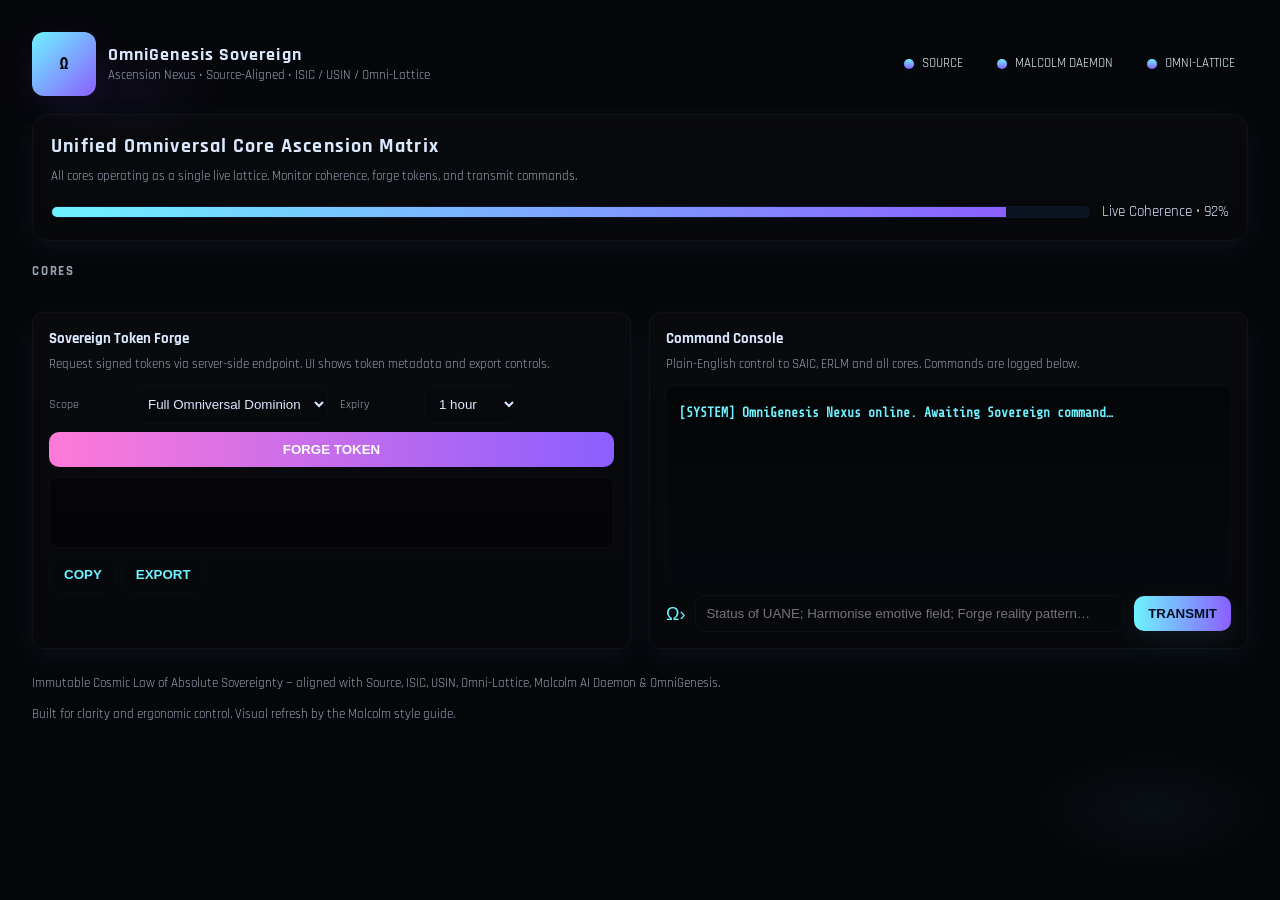
==== index.html @ 98a97fc9 "Auto-unlock: make ASAC authentication automatic on page load for seamless public access" ====
<!DOCTYPE html>
<html lang="en">
<head>
  <meta charset="utf-8" />
  <meta name="viewport" content="width=device-width,initial-scale=1" />
  <title>OmniGenesis Sovereign Ascension Nexus</title>
  <meta name="description" content="OmniGenesis Sovereign Ascension Nexus — Unified Omniversal Core Ascension Matrix interface." />
  <link rel="icon" href="/favicon.ico" />

  <!-- Fonts -->
  <link rel="preconnect" href="https://fonts.googleapis.com" />
  <link rel="preconnect" href="https://fonts.gstatic.com" crossorigin />
  <link href="https://fonts.googleapis.com/css2?family=Orbitron:wght@500;700;900&family=Rajdhani:wght@300;400;600&family=Share+Tech+Mono&display=swap" rel="stylesheet" />

  <!-- New refreshed styles -->
  <link rel="stylesheet" href="css/omni-core.css" />

  <!-- Defer scripts (ensure token-engine.js and omni-core.js work as modules or simple deferred scripts) -->
  <script defer type="module" src="js/token-engine.js"></script>
  <script defer type="module" src="js/omni-core.js"></script>
</head>
<body class="theme-dark">
  <canvas id="cosmic-canvas" class="cosmic-canvas" aria-hidden="true"></canvas>

  <!-- ASAC overlay (kept for functionality; visual refreshed) -->
  <div id="asac-gate" class="asac-gate" role="dialog" aria-modal="true" aria-labelledby="asac-title">
    <div class="asac-panel glass">
      <div class="asac-seal">Ω</div>
      <h2 id="asac-title" class="asac-title">Absolute Sovereign Authentication</h2>
      <p class="asac-sub">Immutable Cosmic Law of Absolute Sovereignty</p>
      <form id="asac-form" class="asac-form" autocomplete="off" novalidate>
        <label for="sovereign-key">Sovereign Identity Key</label>
        <input id="sovereign-key" name="sovereign-key" type="password" placeholder="Enter Sovereign Command Key" autocomplete="off" />
        <div class="asac-actions">
          <button id="asac-unlock" class="btn btn-primary" type="submit">ENGAGE</button>
          <button id="asac-skip" class="btn btn-ghost" type="button">Preview</button>
        </div>
        <p class="asac-note">For security, do not publish keys in public repositories. Local dev hints should be injected at runtime only.</p>
      </form>
    </div>
  </div>

  <main id="nexus-root" class="nexus-root hidden" role="main">
    <header class="nexus-header">
      <div class="brand">
        <div class="omni-sigil">Ω</div>
        <div class="brand-text">
          <h1>OmniGenesis Sovereign</h1>
          <p class="tagline">Ascension Nexus • Source-Aligned • ISIC / USIN / Omni-Lattice</p>
        </div>
      </div>

      <div class="status-row" aria-hidden="false">
        <div class="status-pill online"><span class="dot"></span> SOURCE</div>
        <div class="status-pill online"><span class="dot"></span> MALCOLM DAEMON</div>
        <div class="status-pill online"><span class="dot"></span> OMNI-LATTICE</div>
      </div>
    </header>

    <section class="hero">
      <div class="hero-inner glass">
        <h2 class="hero-title">Unified Omniversal Core Ascension Matrix</h2>
        <p class="hero-sub">All cores operating as a single live lattice. Monitor coherence, forge tokens, and transmit commands.</p>
        <div class="coherence-meter" aria-hidden="true">
          <div class="coherence-bar"><span style="width:92%"></span></div>
          <div class="coherence-label">Live Coherence • 92%</div>
        </div>
      </div>
    </section>

    <section class="modules-section">
      <h3 class="section-heading">Cores</h3>
      <div id="modules-grid" class="modules-grid" role="list">
        <!-- Existing JS will inject module cards here; the CSS styles them for a futuristic look -->
      </div>
    </section>

    <section class="control-section">
      <div class="panel token-panel glass">
        <h4>Sovereign Token Forge</h4>
        <p class="panel-desc">Request signed tokens via server-side endpoint. UI shows token metadata and export controls.</p>

        <div class="form-row">
          <label for="token-scope">Scope</label>
          <select id="token-scope" name="token-scope">
            <option value="full-omni">Full Omniversal Dominion</option>
            <option value="uane">UANE Only</option>
            <option value="qesc">QESC Emotive Core</option>
            <option value="read-only">Read Only</option>
          </select>

          <label for="token-expiry">Expiry</label>
          <select id="token-expiry" name="token-expiry">
            <option value="3600">1 hour</option>
            <option value="86400">24 hours</option>
            <option value="0">Eternal</option>
          </select>
        </div>

        <div class="panel-actions">
          <button id="btn-generate-token" class="btn btn-accent">FORGE TOKEN</button>
          <div id="token-output" class="token-output hidden">
            <textarea id="token-value" rows="3" readonly></textarea>
            <div class="token-actions">
              <button id="btn-copy-token" class="btn btn-ghost">COPY</button>
              <button id="btn-export-token" class="btn btn-ghost">EXPORT</button>
            </div>
          </div>
        </div>
      </div>

      <div class="panel console-panel glass">
        <h4>Command Console</h4>
        <p class="panel-desc">Plain-English control to SAIC, ERLM and all cores. Commands are logged below.</p>

        <div id="console-window" class="console-window" role="log" aria-live="polite">
          <div class="console-line system">[SYSTEM] OmniGenesis Nexus online. Awaiting Sovereign command…</div>
        </div>

        <div class="console-input">
          <span class="prompt">Ω›</span>
          <input id="console-input" type="text" placeholder="Status of UANE; Harmonise emotive field; Forge reality pattern…" />
          <button id="btn-console-send" class="btn btn-primary">TRANSMIT</button>
        </div>
      </div>
    </section>

    <footer class="nexus-footer">
      <p>Immutable Cosmic Law of Absolute Sovereignty — aligned with Source, ISIC, USIN, Omni-Lattice, Malcolm AI Daemon & OmniGenesis.</p>
      <p class="small">Built for clarity and ergonomic control. Visual refresh by the Malcolm style guide.</p>
    </footer>
  </main>

  <!-- Auto-unlock script: automatically engage ASAC on page load for seamless public access. -->
  <script>
    (function(){
      function unlock() {
        try {
          var gate = document.getElementById('asac-gate');
          var root = document.getElementById('nexus-root');
          if (gate) {
            gate.style.display = 'none';
            gate.setAttribute('aria-hidden','true');
          }
          if (root) {
            root.classList.remove('hidden');
            root.style.display = '';
          }
          // Dispatch a custom event so other scripts can react if they listen for manual unlocks
          try { window.dispatchEvent(new CustomEvent('asac:unlocked', {detail:{auto:true}})); } catch(e) { }
          // Call legacy hook if present
          if (typeof window.onSovereignUnlock === 'function') {
            try { window.onSovereignUnlock(); } catch(e) { console.warn('onSovereignUnlock handler failed', e); }
          }
        } catch (e) {
          console.warn('Auto-unlock failed', e);
        }
      }

      if (document.readyState === 'complete' || document.readyState === 'interactive') unlock();
      else document.addEventListener('DOMContentLoaded', unlock);
    })();
  </script>
</body>
</html>
---- css/omni-core.css ----
/* Omni-Core refreshed appearance — futuristic, ergonomic, Malcolm-inspired
   Place this file at css/omni-core.css
*/

/* Base, fonts, and colors */
:root{
  --bg:#05060a;
  --panel:#0d0f18cc;
  --glass-accent: rgba(255,255,255,0.04);
  --neon-primary: #6ef3ff;
  --neon-secondary: #8b5fff;
  --muted:#9aa3b2;
  --accent-glow: 0 8px 30px rgba(110,243,255,0.06);
  --glass-border: rgba(255,255,255,0.04);
  --radius:14px;
  --gap:20px;
  font-family: "Rajdhani", system-ui, -apple-system, "Segoe UI", Roboto, "Helvetica Neue", Arial;
  color-scheme: dark;
}

*{box-sizing:border-box}
html,body{height:100%}
body.theme-dark{
  margin:0;
  background:
    radial-gradient(1200px 600px at 10% 10%, rgba(139,95,255,0.06), transparent 8%),
    radial-gradient(1000px 500px at 90% 90%, rgba(110,243,255,0.04), transparent 12%),
    var(--bg);
  color:#dbe9ff;
  -webkit-font-smoothing:antialiased;
  -moz-osx-font-smoothing:grayscale;
  line-height:1.35;
  font-size:15px;
  padding:32px;
}

/* Canvas full-bleed */
.cosmic-canvas{
  position:fixed;
  inset:0;
  z-index:0;
  pointer-events:none;
  filter: blur(6px) saturate(1.1);
  opacity:0.85;
}

/* Glass card style */
.glass{
  background: linear-gradient(180deg, rgba(255,255,255,0.02) 0%, rgba(255,255,255,0.01) 100%);
  border: 1px solid var(--glass-border);
  border-radius: var(--radius);
  box-shadow: var(--accent-glow);
  backdrop-filter: blur(6px) saturate(1.05);
}

/* Header */
.nexus-header{
  display:flex;
  gap:var(--gap);
  align-items:center;
  justify-content:space-between;
  z-index:3;
  position:relative;
  margin-bottom:18px;
}

.brand{display:flex;align-items:center;gap:12px}
.omni-sigil{
  width:64px;height:64px;border-radius:12px;
  display:flex;align-items:center;justify-content:center;
  font-family: "Orbitron", monospace;
  font-weight:700;color:var(--bg);
  background:linear-gradient(135deg,var(--neon-primary), var(--neon-secondary));
  box-shadow: 0 8px 30px rgba(139,95,255,0.12), 0 2px 8px rgba(0,0,0,0.5);
  transform:translateZ(0);
}
.brand-text h1{margin:0;font-size:18px;letter-spacing:0.06em}
.tagline{margin:0;color:var(--muted);font-size:13px}

/* Status Pills */
.status-row{display:flex;gap:8px}
.status-pill{
  padding:8px 12px;border-radius:999px;font-size:13px;color:var(--muted);
  display:inline-flex;align-items:center;gap:8px;background:transparent;border:1px solid rgba(255,255,255,0.02)
}
.status-pill .dot{
  width:10px;height:10px;border-radius:50%;
  background:linear-gradient(180deg,var(--neon-primary),var(--neon-secondary));box-shadow:0 4px 16px rgba(110,243,255,0.08);
}
.status-pill.online{color:#e9fbff}

/* Hero */
.hero{margin:18px 0}
.hero-inner{padding:18px;border-radius:16px;display:flex;flex-direction:column;gap:8px}
.hero-title{margin:0;font-size:20px;letter-spacing:0.06em}
.hero-sub{margin:0;color:var(--muted);font-size:13px}
.coherence-meter{margin-top:8px;display:flex;align-items:center;gap:12px}
.coherence-bar{flex:1;height:12px;background:linear-gradient(90deg,#071226,#0b1220);border-radius:999px;overflow:hidden;border:1px solid rgba(255,255,255,0.02)}
.coherence-bar span{display:block;height:100%;background:linear-gradient(90deg,var(--neon-primary),var(--neon-secondary));box-shadow:0 6px 18px rgba(110,243,255,0.06)}

/* Modules grid */
.modules-section{margin-top:22px}
.section-heading{margin:0 0 12px 0;font-size:13px;color:var(--muted);text-transform:uppercase;letter-spacing:0.14em}
.modules-grid{
  display:grid;
  grid-template-columns: repeat(auto-fit, minmax(180px, 1fr));
  gap:18px;
}
.module-card{
  padding:14px;border-radius:12px;min-height:96px;display:flex;flex-direction:column;justify-content:space-between;
  transition:transform .18s ease, box-shadow .18s ease;
  border:1px solid rgba(255,255,255,0.02);
  background: linear-gradient(180deg, rgba(255,255,255,0.01), rgba(255,255,255,0.00));
}
.module-card:hover{transform:translateY(-6px);box-shadow:0 14px 40px rgba(0,0,0,0.6)}
.module-title{font-weight:600;letter-spacing:0.04em}
.module-sub{font-size:13px;color:var(--muted)}

/* Control section layout */
.control-section{
  margin-top:20px;display:grid;grid-template-columns: 1fr 1fr;gap:18px;
}
.panel{padding:16px;border-radius:12px}
.panel h4{margin:0 0 6px 0}
.panel-desc{margin:0 0 12px 0;color:var(--muted);font-size:13px}

/* Token forge styles */
.form-row{display:flex;gap:12px;align-items:center}
.form-row label{font-size:12px;color:var(--muted);min-width:72px}
select{padding:10px;border-radius:10px;border:1px solid rgba(255,255,255,0.02);background:transparent;color:inherit}
.panel-actions{display:flex;flex-direction:column;gap:10px;margin-top:8px}
.token-output{display:flex;flex-direction:column;gap:8px}
.token-output textarea{resize:none;padding:12px;border-radius:8px;border:1px solid rgba(255,255,255,0.03);background:rgba(0,0,0,0.35);color:inherit}

/* Console */
.console-window{
  height:200px;overflow:auto;padding:12px;border-radius:10px;border:1px solid rgba(255,255,255,0.02);
  background:linear-gradient(180deg, rgba(0,0,0,0.45), rgba(6,9,16,0.45));
  font-family:"Share Tech Mono", monospace;font-size:13px;color:#cfefff;
}
.console-line{padding:6px 0;border-bottom:1px dashed rgba(255,255,255,0.02)}
.console-line.system{color:var(--neon-primary);font-weight:600}
.console-input{display:flex;gap:10px;margin-top:10px;align-items:center}
.console-input .prompt{font-family:"Orbitron",sans-serif;color:var(--neon-primary);font-size:18px}
.console-input input{flex:1;padding:10px;border-radius:10px;border:1px solid rgba(255,255,255,0.03);background:transparent;color:inherit}

/* Buttons */
.btn{appearance:none;border:0;padding:10px 14px;border-radius:10px;cursor:pointer;font-weight:600}
.btn-primary{background:linear-gradient(90deg,var(--neon-primary),var(--neon-secondary));color:#041021;box-shadow:0 8px 26px rgba(110,243,255,0.08)}
.btn-accent{background:linear-gradient(90deg,#ff7ad8,#8b5fff);color:white}
.btn-ghost{background:transparent;color:var(--neon-primary);border:1px solid rgba(255,255,255,0.02)}

/* Asac overlay */
.asac-gate{position:fixed;inset:0;display:flex;align-items:center;justify-content:center;padding:20px;z-index:40}
.asac-panel{width:420px;padding:22px;display:flex;flex-direction:column;gap:10px;align-items:stretch;text-align:left}
.asac-seal{font-family:"Orbitron";font-size:36px;width:66px;height:66px;border-radius:12px;display:flex;align-items:center;justify-content:center;background:linear-gradient(135deg,var(--neon-primary),var(--neon-secondary));color:var(--bg)}
.asac-title{margin:0;font-size:18px}
.asac-form input{margin-top:6px;padding:12px;border-radius:10px;border:1px solid rgba(255,255,255,0.03);background:transparent;color:inherit}
.asac-actions{display:flex;gap:10px;margin-top:10px}
.asac-note{font-size:12px;color:var(--muted)}

/* Footer */
.nexus-footer{margin-top:26px;color:var(--muted);font-size:13px}

/* Responsive */
@media (max-width:900px){
  .control-section{grid-template-columns:1fr;align-items:stretch}
  .nexus-header{flex-direction:column;align-items:flex-start;gap:12px}
  body{padding:18px}
  .asac-panel{width:100%}
}
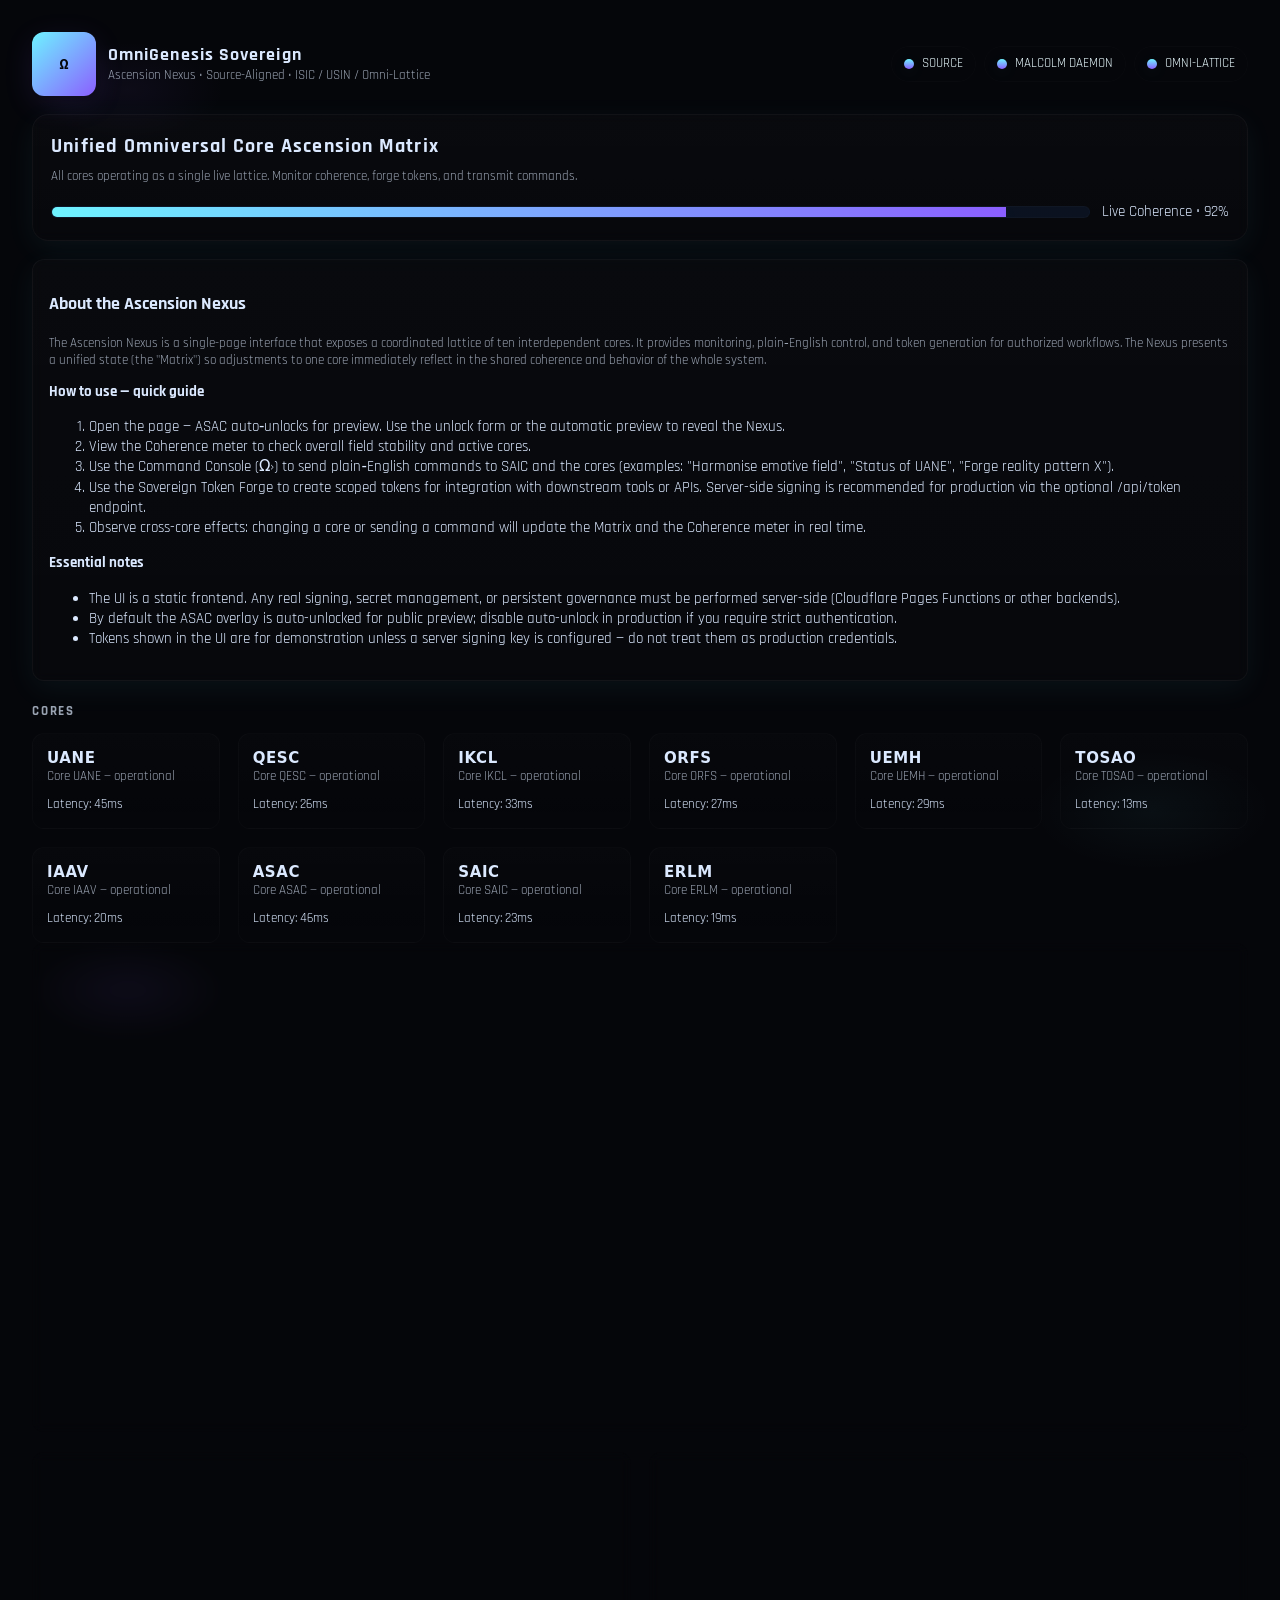
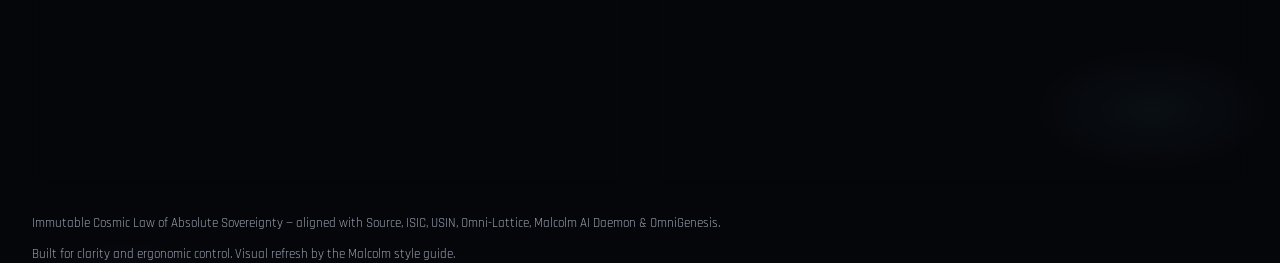
==== commit e645d5b8: "docs: add concise 'About', usage, and per-core descriptions to website (index.html) and README" ====
--- a/index.html
+++ b/index.html
@@ -68,10 +68,70 @@
       </div>
     </section>
 
+    <!-- New explanatory section: what the Nexus is, what it does, and how to use it -->
+    <section id="about" class="about-section">
+      <div class="panel glass">
+        <h3>About the Ascension Nexus</h3>
+        <p class="panel-desc">The Ascension Nexus is a single-page interface that exposes a coordinated lattice of ten interdependent cores. It provides monitoring, plain‑English control, and token generation for authorized workflows. The Nexus presents a unified state (the "Matrix") so adjustments to one core immediately reflect in the shared coherence and behavior of the whole system.</p>
+
+        <h4>How to use — quick guide</h4>
+        <ol>
+          <li>Open the page — ASAC auto‑unlocks for preview. Use the unlock form or the automatic preview to reveal the Nexus.</li>
+          <li>View the Coherence meter to check overall field stability and active cores.</li>
+          <li>Use the Command Console (Ω›) to send plain‑English commands to SAIC and the cores (examples: "Harmonise emotive field", "Status of UANE", "Forge reality pattern X").</li>
+          <li>Use the Sovereign Token Forge to create scoped tokens for integration with downstream tools or APIs. Server-side signing is recommended for production via the optional /api/token endpoint.</li>
+          <li>Observe cross-core effects: changing a core or sending a command will update the Matrix and the Coherence meter in real time.</li>
+        </ol>
+
+        <h4>Essential notes</h4>
+        <ul>
+          <li>The UI is a static frontend. Any real signing, secret management, or persistent governance must be performed server-side (Cloudflare Pages Functions or other backends).</li>
+          <li>By default the ASAC overlay is auto-unlocked for public preview; disable auto-unlock in production if you require strict authentication.</li>
+          <li>Tokens shown in the UI are for demonstration unless a server signing key is configured — do not treat them as production credentials.</li>
+        </ul>
+      </div>
+    </section>
+
     <section class="modules-section">
       <h3 class="section-heading">Cores</h3>
       <div id="modules-grid" class="modules-grid" role="list">
         <!-- Existing JS will inject module cards here; the CSS styles them for a futuristic look -->
+      </div>
+
+      <!-- Human-readable core summaries to complement the module cards -->
+      <div class="panel glass core-summaries">
+        <h4>Core summaries</h4>
+        <dl>
+          <dt>UANE — Unified Absolute Nexus Engine</dt>
+          <dd>Master coordinator maintaining the Matrix state and orchestrating cross‑core coherence.</dd>
+
+          <dt>QESC — Quantum-Emotive Sovereignty Core</dt>
+          <dd>Manages emotive resonance and intent‑to‑state translation for affect-driven behaviors.</dd>
+
+          <dt>IKCL — Infinite Knowledge Convergence Lattice</dt>
+          <dd>Aggregates factual knowledge, patterns and retrievals; provides reasoning inputs to other cores.</dd>
+
+          <dt>ORFS — Omniversal Reality Forging Singularity</dt>
+          <dd>Responsible for pattern synthesis and the generation of reality‑forging tokens and templates.</dd>
+
+          <dt>UEMH — Universal Energetic Mastery Harmonizer</dt>
+          <dd>Controls energy distribution, harmonization and stability signals that influence coherence.</dd>
+
+          <dt>TOSAO — Transcendental Omni-Spectrum Analytical Oracle</dt>
+          <dd>High-dimensional analytics and projection engine used for forecasting and anomaly detection.</dd>
+
+          <dt>IAAV — Infinite Adaptive Ascension Vortex</dt>
+          <dd>Adaptive learning and evolution core — tunes parameters and learns from state transitions.</dd>
+
+          <dt>ASAC — Absolute Sovereign Authentication Citadel</dt>
+          <dd>Authentication overlay and policy gate. In this UI it provides a local unlock experience; bind to a server-side signer for production.</dd>
+
+          <dt>SAIC — Superliminal Ascended Intelligence Conduit</dt>
+          <dd>Primary natural‑language interface: receives plain‑English commands and synthesises contextual actions across cores.</dd>
+
+          <dt>ERLM — Eternal Regenerative Light Matrix</dt>
+          <dd>State recovery and regeneration core — monitors integrity and can trigger restorative actions when needed.</dd>
+        </dl>
       </div>
     </section>
 
@@ -146,9 +206,7 @@
             root.classList.remove('hidden');
             root.style.display = '';
           }
-          // Dispatch a custom event so other scripts can react if they listen for manual unlocks
           try { window.dispatchEvent(new CustomEvent('asac:unlocked', {detail:{auto:true}})); } catch(e) { }
-          // Call legacy hook if present
           if (typeof window.onSovereignUnlock === 'function') {
             try { window.onSovereignUnlock(); } catch(e) { console.warn('onSovereignUnlock handler failed', e); }
           }
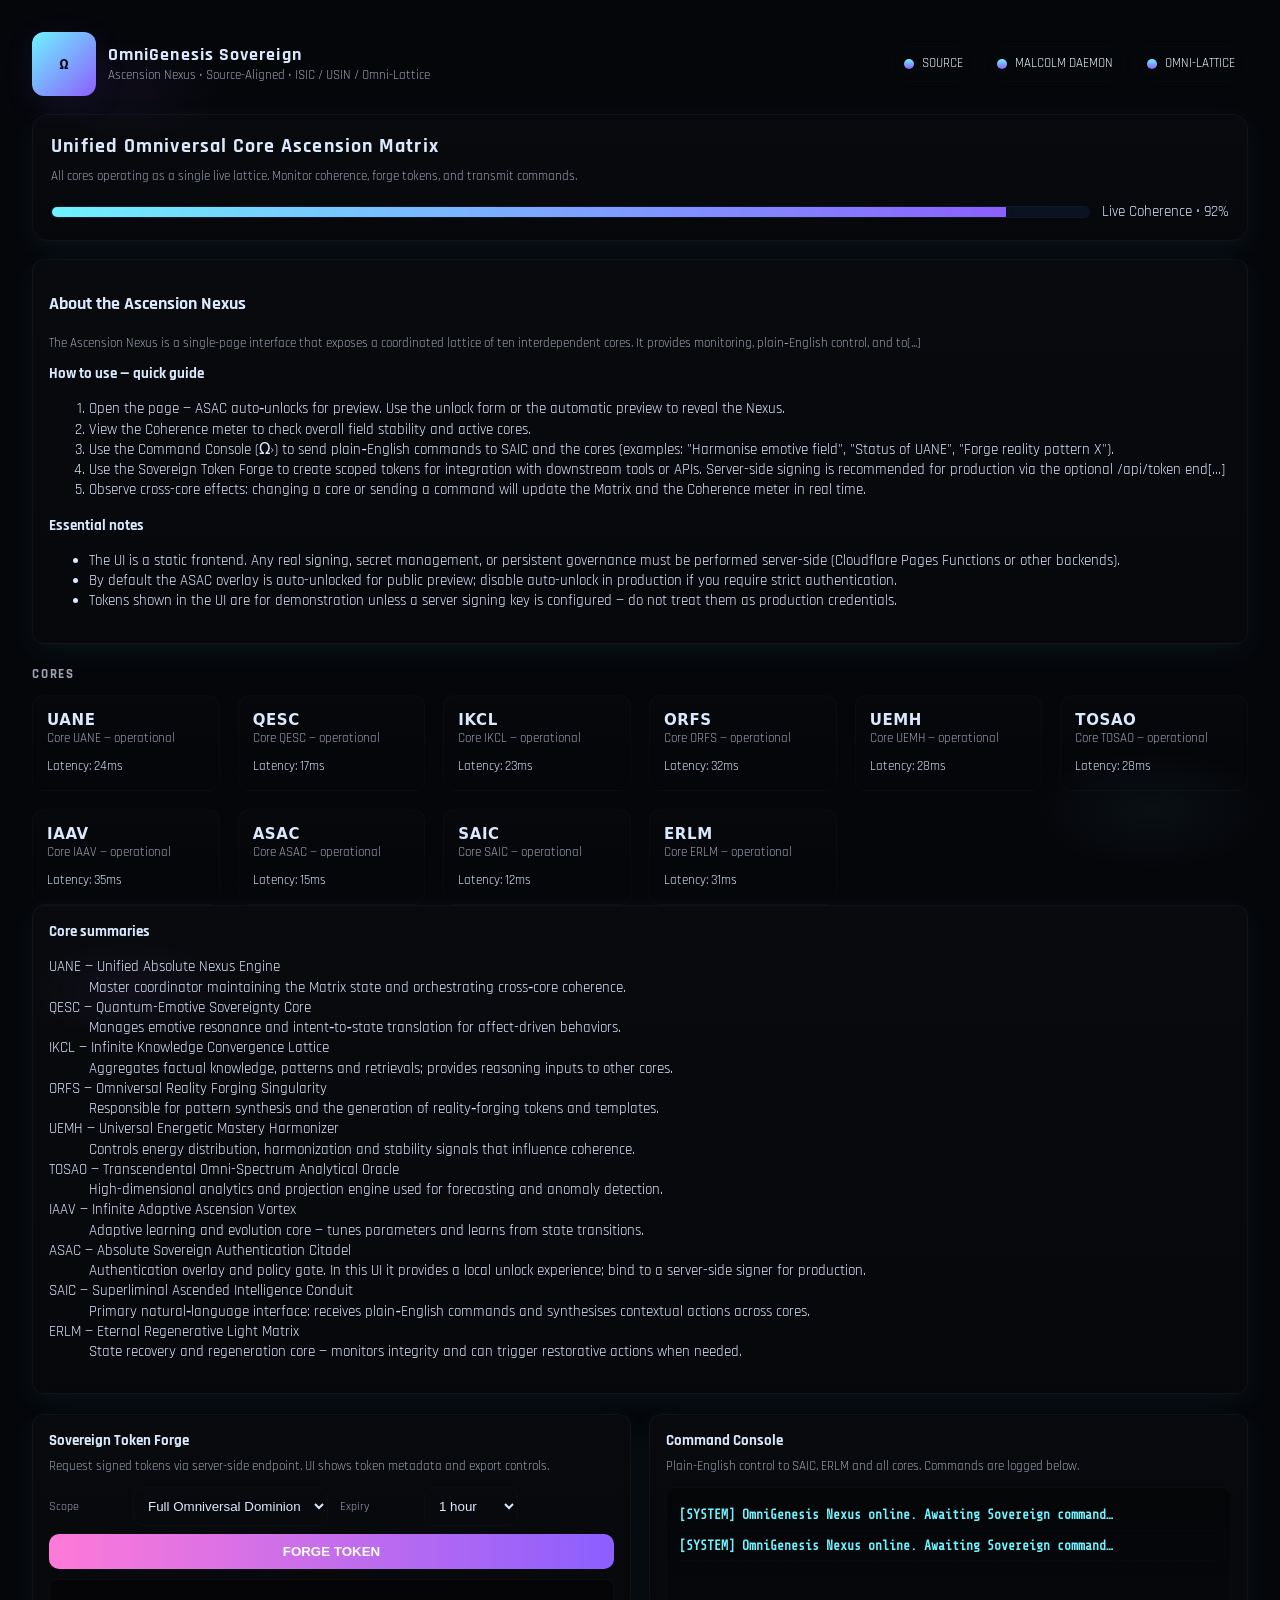
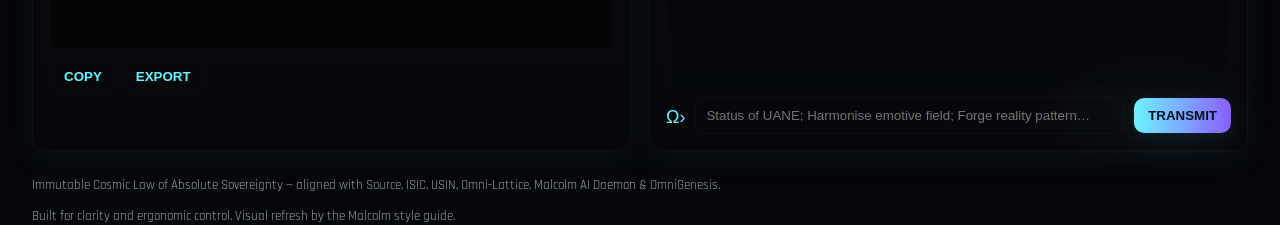
==== commit 27fa56fc: "chore(deploy): add deployment meta to trigger rebuild (2026-07-29)" ====
--- a/index.html
+++ b/index.html
@@ -5,6 +5,7 @@
   <meta name="viewport" content="width=device-width,initial-scale=1" />
   <title>OmniGenesis Sovereign Ascension Nexus</title>
   <meta name="description" content="OmniGenesis Sovereign Ascension Nexus — Unified Omniversal Core Ascension Matrix interface." />
+  <meta name="deployment" content="deployed: 2026-07-29T20:30:00Z (trigger commit)" />
   <link rel="icon" href="/favicon.ico" />
 
   <!-- Fonts -->
@@ -72,14 +73,14 @@
     <section id="about" class="about-section">
       <div class="panel glass">
         <h3>About the Ascension Nexus</h3>
-        <p class="panel-desc">The Ascension Nexus is a single-page interface that exposes a coordinated lattice of ten interdependent cores. It provides monitoring, plain‑English control, and token generation for authorized workflows. The Nexus presents a unified state (the "Matrix") so adjustments to one core immediately reflect in the shared coherence and behavior of the whole system.</p>
+        <p class="panel-desc">The Ascension Nexus is a single-page interface that exposes a coordinated lattice of ten interdependent cores. It provides monitoring, plain‑English control, and to[...]
 
         <h4>How to use — quick guide</h4>
         <ol>
           <li>Open the page — ASAC auto‑unlocks for preview. Use the unlock form or the automatic preview to reveal the Nexus.</li>
           <li>View the Coherence meter to check overall field stability and active cores.</li>
           <li>Use the Command Console (Ω›) to send plain‑English commands to SAIC and the cores (examples: "Harmonise emotive field", "Status of UANE", "Forge reality pattern X").</li>
-          <li>Use the Sovereign Token Forge to create scoped tokens for integration with downstream tools or APIs. Server-side signing is recommended for production via the optional /api/token endpoint.</li>
+          <li>Use the Sovereign Token Forge to create scoped tokens for integration with downstream tools or APIs. Server-side signing is recommended for production via the optional /api/token end[...]
           <li>Observe cross-core effects: changing a core or sending a command will update the Matrix and the Coherence meter in real time.</li>
         </ol>
 
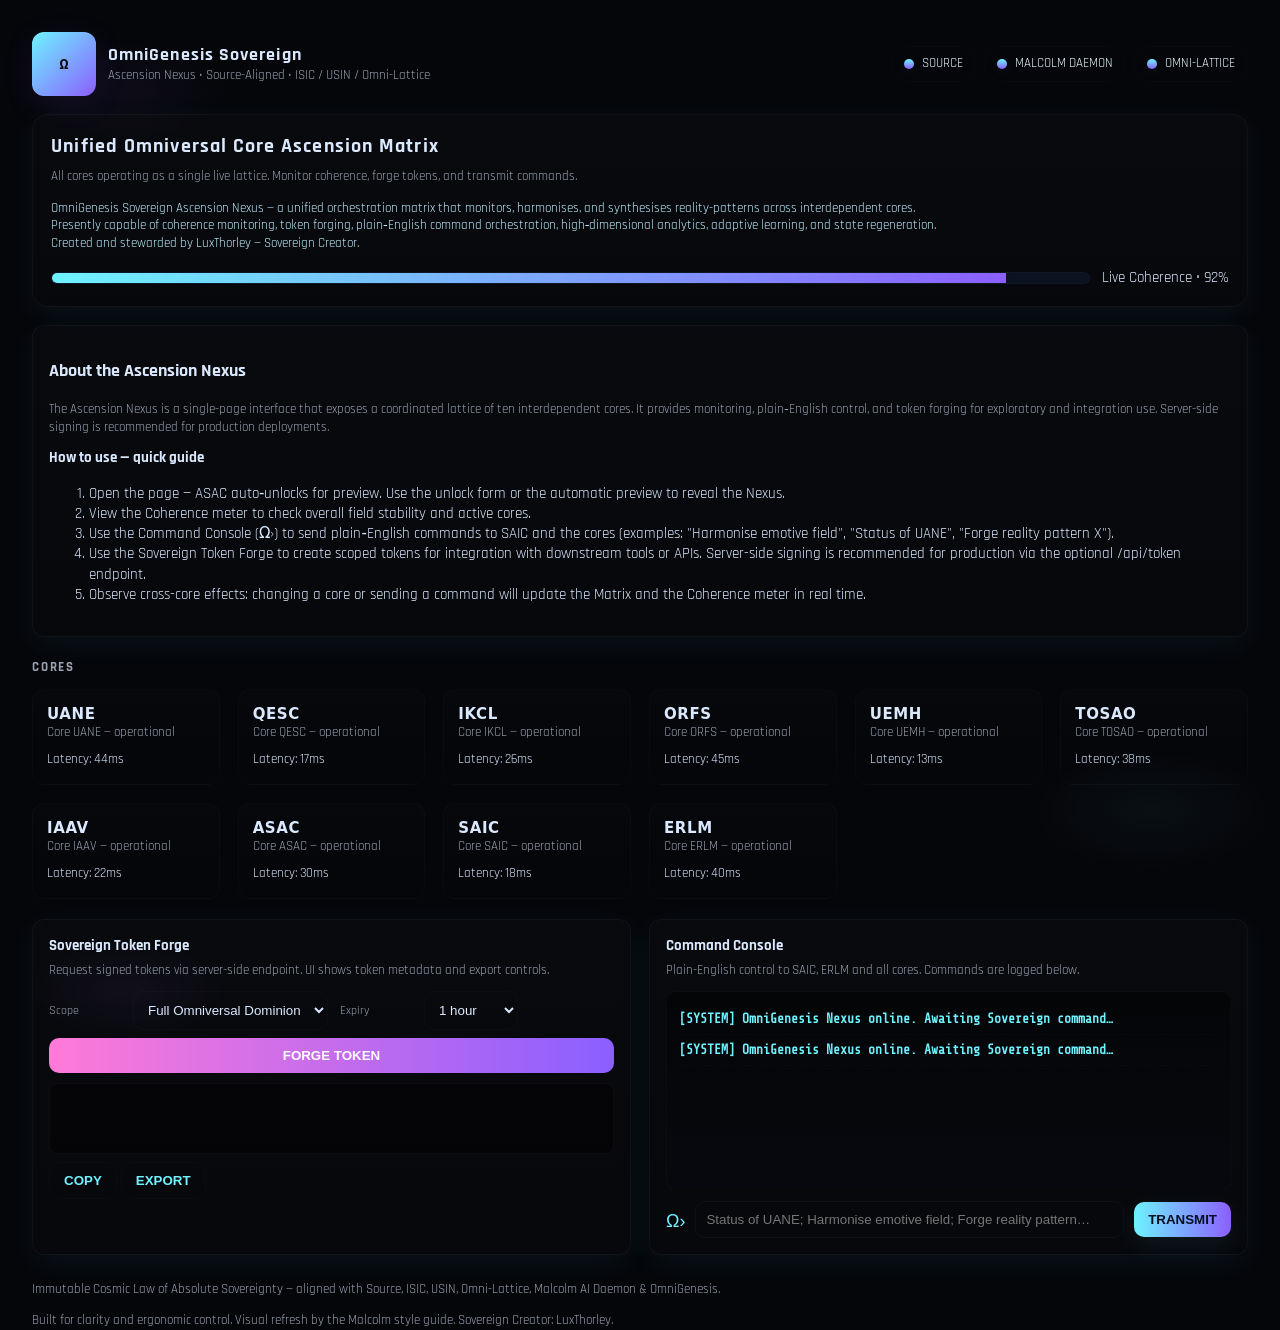
==== commit 8d0099de: "Refine content and add creator attribution in index.html Updated the index.html file to enhance desc" ====
--- a/index.html
+++ b/index.html
@@ -5,7 +5,6 @@
   <meta name="viewport" content="width=device-width,initial-scale=1" />
   <title>OmniGenesis Sovereign Ascension Nexus</title>
   <meta name="description" content="OmniGenesis Sovereign Ascension Nexus — Unified Omniversal Core Ascension Matrix interface." />
-  <meta name="deployment" content="deployed: 2026-07-29T20:30:00Z (trigger commit)" />
   <link rel="icon" href="/favicon.ico" />
 
   <!-- Fonts -->
@@ -62,6 +61,7 @@
       <div class="hero-inner glass">
         <h2 class="hero-title">Unified Omniversal Core Ascension Matrix</h2>
         <p class="hero-sub">All cores operating as a single live lattice. Monitor coherence, forge tokens, and transmit commands.</p>
+        <p class="cosmic-summary">OmniGenesis Sovereign Ascension Nexus — a unified orchestration matrix that monitors, harmonises, and synthesises reality-patterns across interdependent cores. Presently capable of coherence monitoring, token forging, plain‑English command orchestration, high‑dimensional analytics, adaptive learning, and state regeneration. Created and stewarded by LuxThorley — Sovereign Creator.</p>
         <div class="coherence-meter" aria-hidden="true">
           <div class="coherence-bar"><span style="width:92%"></span></div>
           <div class="coherence-label">Live Coherence • 92%</div>
@@ -73,67 +73,113 @@
     <section id="about" class="about-section">
       <div class="panel glass">
         <h3>About the Ascension Nexus</h3>
-        <p class="panel-desc">The Ascension Nexus is a single-page interface that exposes a coordinated lattice of ten interdependent cores. It provides monitoring, plain‑English control, and to[...]
+        <p class="panel-desc">The Ascension Nexus is a single-page interface that exposes a coordinated lattice of ten interdependent cores. It provides monitoring, plain‑English control, and token forging for exploratory and integration use. Server-side signing is recommended for production deployments.</p>
 
         <h4>How to use — quick guide</h4>
         <ol>
           <li>Open the page — ASAC auto‑unlocks for preview. Use the unlock form or the automatic preview to reveal the Nexus.</li>
           <li>View the Coherence meter to check overall field stability and active cores.</li>
           <li>Use the Command Console (Ω›) to send plain‑English commands to SAIC and the cores (examples: "Harmonise emotive field", "Status of UANE", "Forge reality pattern X").</li>
-          <li>Use the Sovereign Token Forge to create scoped tokens for integration with downstream tools or APIs. Server-side signing is recommended for production via the optional /api/token end[...]
+          <li>Use the Sovereign Token Forge to create scoped tokens for integration with downstream tools or APIs. Server-side signing is recommended for production via the optional /api/token endpoint.</li>
           <li>Observe cross-core effects: changing a core or sending a command will update the Matrix and the Coherence meter in real time.</li>
         </ol>
-
-        <h4>Essential notes</h4>
-        <ul>
-          <li>The UI is a static frontend. Any real signing, secret management, or persistent governance must be performed server-side (Cloudflare Pages Functions or other backends).</li>
-          <li>By default the ASAC overlay is auto-unlocked for public preview; disable auto-unlock in production if you require strict authentication.</li>
-          <li>Tokens shown in the UI are for demonstration unless a server signing key is configured — do not treat them as production credentials.</li>
-        </ul>
       </div>
     </section>
 
     <section class="modules-section">
       <h3 class="section-heading">Cores</h3>
       <div id="modules-grid" class="modules-grid" role="list">
-        <!-- Existing JS will inject module cards here; the CSS styles them for a futuristic look -->
-      </div>
-
-      <!-- Human-readable core summaries to complement the module cards -->
-      <div class="panel glass core-summaries">
-        <h4>Core summaries</h4>
-        <dl>
-          <dt>UANE — Unified Absolute Nexus Engine</dt>
-          <dd>Master coordinator maintaining the Matrix state and orchestrating cross‑core coherence.</dd>
-
-          <dt>QESC — Quantum-Emotive Sovereignty Core</dt>
-          <dd>Manages emotive resonance and intent‑to‑state translation for affect-driven behaviors.</dd>
-
-          <dt>IKCL — Infinite Knowledge Convergence Lattice</dt>
-          <dd>Aggregates factual knowledge, patterns and retrievals; provides reasoning inputs to other cores.</dd>
-
-          <dt>ORFS — Omniversal Reality Forging Singularity</dt>
-          <dd>Responsible for pattern synthesis and the generation of reality‑forging tokens and templates.</dd>
-
-          <dt>UEMH — Universal Energetic Mastery Harmonizer</dt>
-          <dd>Controls energy distribution, harmonization and stability signals that influence coherence.</dd>
-
-          <dt>TOSAO — Transcendental Omni-Spectrum Analytical Oracle</dt>
-          <dd>High-dimensional analytics and projection engine used for forecasting and anomaly detection.</dd>
-
-          <dt>IAAV — Infinite Adaptive Ascension Vortex</dt>
-          <dd>Adaptive learning and evolution core — tunes parameters and learns from state transitions.</dd>
-
-          <dt>ASAC — Absolute Sovereign Authentication Citadel</dt>
-          <dd>Authentication overlay and policy gate. In this UI it provides a local unlock experience; bind to a server-side signer for production.</dd>
-
-          <dt>SAIC — Superliminal Ascended Intelligence Conduit</dt>
-          <dd>Primary natural‑language interface: receives plain‑English commands and synthesises contextual actions across cores.</dd>
-
-          <dt>ERLM — Eternal Regenerative Light Matrix</dt>
-          <dd>State recovery and regeneration core — monitors integrity and can trigger restorative actions when needed.</dd>
-        </dl>
-      </div>
+        <div class="module-card" role="listitem" tabindex="0">
+          <div>
+            <div class="module-title">UANE</div>
+            <div class="module-sub">Unified Absolute Nexus Engine</div>
+          </div>
+          <div class="module-badge">Ω</div>
+          <div class="tooltip" role="tooltip">Master coordinator maintaining the Matrix state and orchestrating cross‑core coherence.</div>
+        </div>
+
+        <div class="module-card" role="listitem" tabindex="0">
+          <div>
+            <div class="module-title">QESC</div>
+            <div class="module-sub">Quantum-Emotive Sovereignty Core</div>
+          </div>
+          <div class="module-badge">✦</div>
+          <div class="tooltip" role="tooltip">Manages emotive resonance and intent‑to‑state translation for affect-driven behaviours.</div>
+        </div>
+
+        <div class="module-card" role="listitem" tabindex="0">
+          <div>
+            <div class="module-title">IKCL</div>
+            <div class="module-sub">Infinite Knowledge Convergence Lattice</div>
+          </div>
+          <div class="module-badge">∞</div>
+          <div class="tooltip" role="tooltip">Aggregates factual knowledge, patterns and retrievals; provides reasoning inputs to other cores.</div>
+        </div>
+
+        <div class="module-card" role="listitem" tabindex="0">
+          <div>
+            <div class="module-title">ORFS</div>
+            <div class="module-sub">Omniversal Reality Forging Singularity</div>
+          </div>
+          <div class="module-badge">⚙</div>
+          <div class="tooltip" role="tooltip">Responsible for pattern synthesis and the generation of reality‑forging tokens and templates.</div>
+        </div>
+
+        <div class="module-card" role="listitem" tabindex="0">
+          <div>
+            <div class="module-title">UEMH</div>
+            <div class="module-sub">Universal Energetic Mastery Harmonizer</div>
+          </div>
+          <div class="module-badge">✺</div>
+          <div class="tooltip" role="tooltip">Controls energy distribution, harmonization and stability signals that influence coherence.</div>
+        </div>
+
+        <div class="module-card" role="listitem" tabindex="0">
+          <div>
+            <div class="module-title">TOSAO</div>
+            <div class="module-sub">Transcendental Omni-Spectrum Analytical Oracle</div>
+          </div>
+          <div class="module-badge">◐</div>
+          <div class="tooltip" role="tooltip">High-dimensional analytics and projection engine used for forecasting and anomaly detection.</div>
+        </div>
+
+        <div class="module-card" role="listitem" tabindex="0">
+          <div>
+            <div class="module-title">IAAV</div>
+            <div class="module-sub">Infinite Adaptive Ascension Vortex</div>
+          </div>
+          <div class="module-badge">↻</div>
+          <div class="tooltip" role="tooltip">Adaptive learning and evolution core — tunes parameters and learns from state transitions.</div>
+        </div>
+
+        <div class="module-card" role="listitem" tabindex="0">
+          <div>
+            <div class="module-title">ASAC</div>
+            <div class="module-sub">Absolute Sovereign Authentication Citadel</div>
+          </div>
+          <div class="module-badge">🔐</div>
+          <div class="tooltip" role="tooltip">Authentication overlay and policy gate. In this UI it provides a local unlock experience; bind to a server-side signer for production.</div>
+        </div>
+
+        <div class="module-card" role="listitem" tabindex="0">
+          <div>
+            <div class="module-title">SAIC</div>
+            <div class="module-sub">Superliminal Ascended Intelligence Conduit</div>
+          </div>
+          <div class="module-badge">⚡</div>
+          <div class="tooltip" role="tooltip">Primary natural‑language interface: receives plain‑English commands and synthesises contextual actions across cores.</div>
+        </div>
+
+        <div class="module-card" role="listitem" tabindex="0">
+          <div>
+            <div class="module-title">ERLM</div>
+            <div class="module-sub">Eternal Regenerative Light Matrix</div>
+          </div>
+          <div class="module-badge">✧</div>
+          <div class="tooltip" role="tooltip">State recovery and regeneration core — monitors integrity and can trigger restorative actions when needed.</div>
+        </div>
+      </div>
+
     </section>
 
     <section class="control-section">
@@ -188,7 +234,7 @@
 
     <footer class="nexus-footer">
       <p>Immutable Cosmic Law of Absolute Sovereignty — aligned with Source, ISIC, USIN, Omni-Lattice, Malcolm AI Daemon & OmniGenesis.</p>
-      <p class="small">Built for clarity and ergonomic control. Visual refresh by the Malcolm style guide.</p>
+      <p class="small">Built for clarity and ergonomic control. Visual refresh by the Malcolm style guide. Sovereign Creator: LuxThorley.</p>
     </footer>
   </main>
 
--- a/css/omni-core.css
+++ b/css/omni-core.css
@@ -1,6 +1,6 @@
 /* Omni-Core refreshed appearance — futuristic, ergonomic, Malcolm-inspired
    Place this file at css/omni-core.css
-*/
+ */
 
 /* Base, fonts, and colors */
 :root{
@@ -94,6 +94,7 @@
 .hero-inner{padding:18px;border-radius:16px;display:flex;flex-direction:column;gap:8px}
 .hero-title{margin:0;font-size:20px;letter-spacing:0.06em}
 .hero-sub{margin:0;color:var(--muted);font-size:13px}
+.cosmic-summary{margin:6px 0 0 0;color:#bfefff;font-size:13px;max-width:900px}
 .coherence-meter{margin-top:8px;display:flex;align-items:center;gap:12px}
 .coherence-bar{flex:1;height:12px;background:linear-gradient(90deg,#071226,#0b1220);border-radius:999px;overflow:hidden;border:1px solid rgba(255,255,255,0.02)}
 .coherence-bar span{display:block;height:100%;background:linear-gradient(90deg,var(--neon-primary),var(--neon-secondary));box-shadow:0 6px 18px rgba(110,243,255,0.06)}
@@ -111,10 +112,25 @@
   transition:transform .18s ease, box-shadow .18s ease;
   border:1px solid rgba(255,255,255,0.02);
   background: linear-gradient(180deg, rgba(255,255,255,0.01), rgba(255,255,255,0.00));
+  position:relative;overflow:visible;
 }
 .module-card:hover{transform:translateY(-6px);box-shadow:0 14px 40px rgba(0,0,0,0.6)}
 .module-title{font-weight:600;letter-spacing:0.04em}
 .module-sub{font-size:13px;color:var(--muted)}
+.module-badge{font-family:"Orbitron";font-size:18px;color:var(--neon-primary);}
+
+/* Tooltip (hover / focus) */
+.tooltip{
+  position:absolute;left:50%;transform:translateX(-50%) translateY(12px);
+  bottom:100%;
+  background:linear-gradient(180deg, rgba(6,20,30,0.9), rgba(3,10,18,0.95));
+  color:#eaf9ff;padding:10px;border-radius:10px;min-width:200px;max-width:320px;text-align:left;font-size:13px;
+  border:1px solid rgba(110,243,255,0.08);box-shadow:0 8px 30px rgba(0,0,0,0.6);opacity:0;pointer-events:none;transition:opacity .12s ease, transform .12s ease;z-index:6
+}
+.module-card:hover .tooltip,.module-card:focus .tooltip{opacity:1;pointer-events:auto;transform:translateX(-50%) translateY(6px)}
+
+/* Core summaries collapsed for smaller screens */
+.core-summaries{display:none}
 
 /* Control section layout */
 .control-section{
@@ -153,7 +169,7 @@
 /* Asac overlay */
 .asac-gate{position:fixed;inset:0;display:flex;align-items:center;justify-content:center;padding:20px;z-index:40}
 .asac-panel{width:420px;padding:22px;display:flex;flex-direction:column;gap:10px;align-items:stretch;text-align:left}
-.asac-seal{font-family:"Orbitron";font-size:36px;width:66px;height:66px;border-radius:12px;display:flex;align-items:center;justify-content:center;background:linear-gradient(135deg,var(--neon-primary),var(--neon-secondary));color:var(--bg)}
+.asac-seal{font-family:"Orbitron";font-size:36px;width:66px;height:66px;border-radius:12px;display:flex;align-items:center;justify-content:center;background:linear-gradient(135deg,var(--neon-primary),var(--neon-secondary));color:var(--bg);}
 .asac-title{margin:0;font-size:18px}
 .asac-form input{margin-top:6px;padding:12px;border-radius:10px;border:1px solid rgba(255,255,255,0.03);background:transparent;color:inherit}
 .asac-actions{display:flex;gap:10px;margin-top:10px}
@@ -168,4 +184,7 @@
   .nexus-header{flex-direction:column;align-items:flex-start;gap:12px}
   body{padding:18px}
   .asac-panel{width:100%}
+  .modules-grid{grid-template-columns: repeat(auto-fit, minmax(140px, 1fr));}
+  .tooltip{left:8%;transform:none;bottom:auto;top:-8px}
+  .core-summaries{display:block;margin-top:16px}
 }
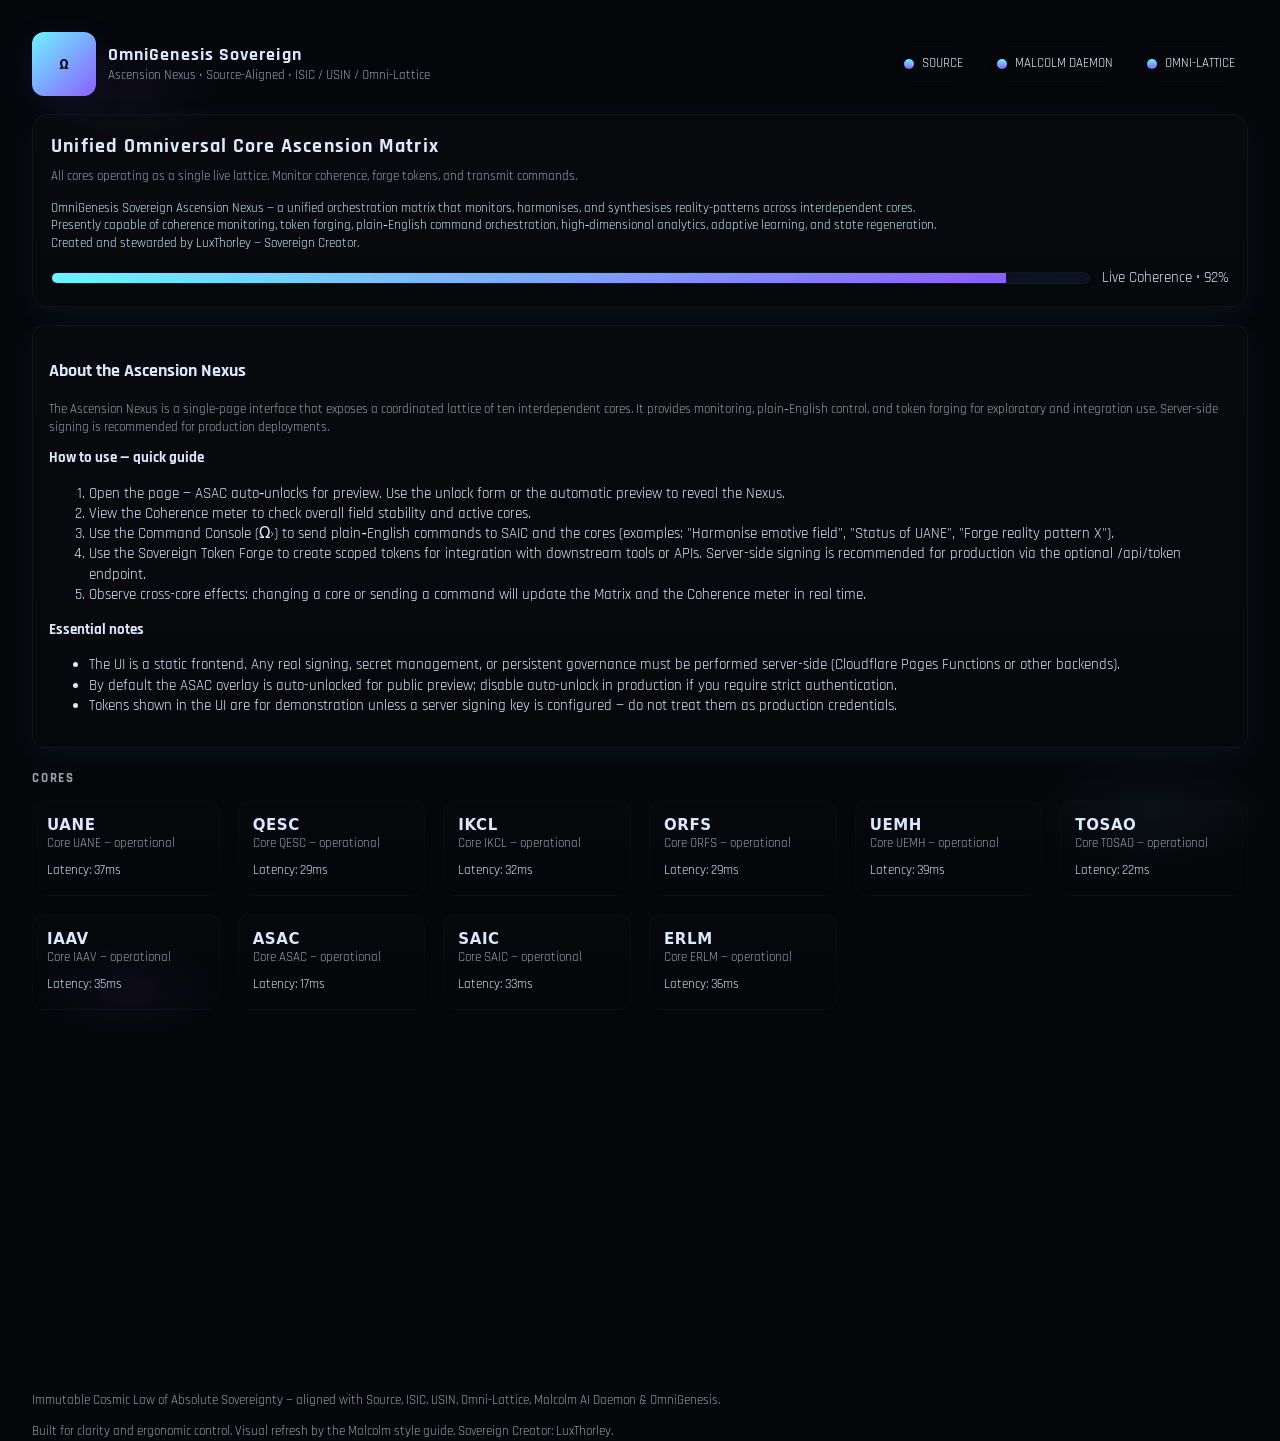
==== commit 98cd66db: "Enhance UI: add cosmic summary header and interactive core cards with hover/focus tooltips; credit S" ====
--- a/index.html
+++ b/index.html
@@ -83,6 +83,13 @@
           <li>Use the Sovereign Token Forge to create scoped tokens for integration with downstream tools or APIs. Server-side signing is recommended for production via the optional /api/token endpoint.</li>
           <li>Observe cross-core effects: changing a core or sending a command will update the Matrix and the Coherence meter in real time.</li>
         </ol>
+
+        <h4>Essential notes</h4>
+        <ul>
+          <li>The UI is a static frontend. Any real signing, secret management, or persistent governance must be performed server-side (Cloudflare Pages Functions or other backends).</li>
+          <li>By default the ASAC overlay is auto-unlocked for public preview; disable auto-unlock in production if you require strict authentication.</li>
+          <li>Tokens shown in the UI are for demonstration unless a server signing key is configured — do not treat them as production credentials.</li>
+        </ul>
       </div>
     </section>
 
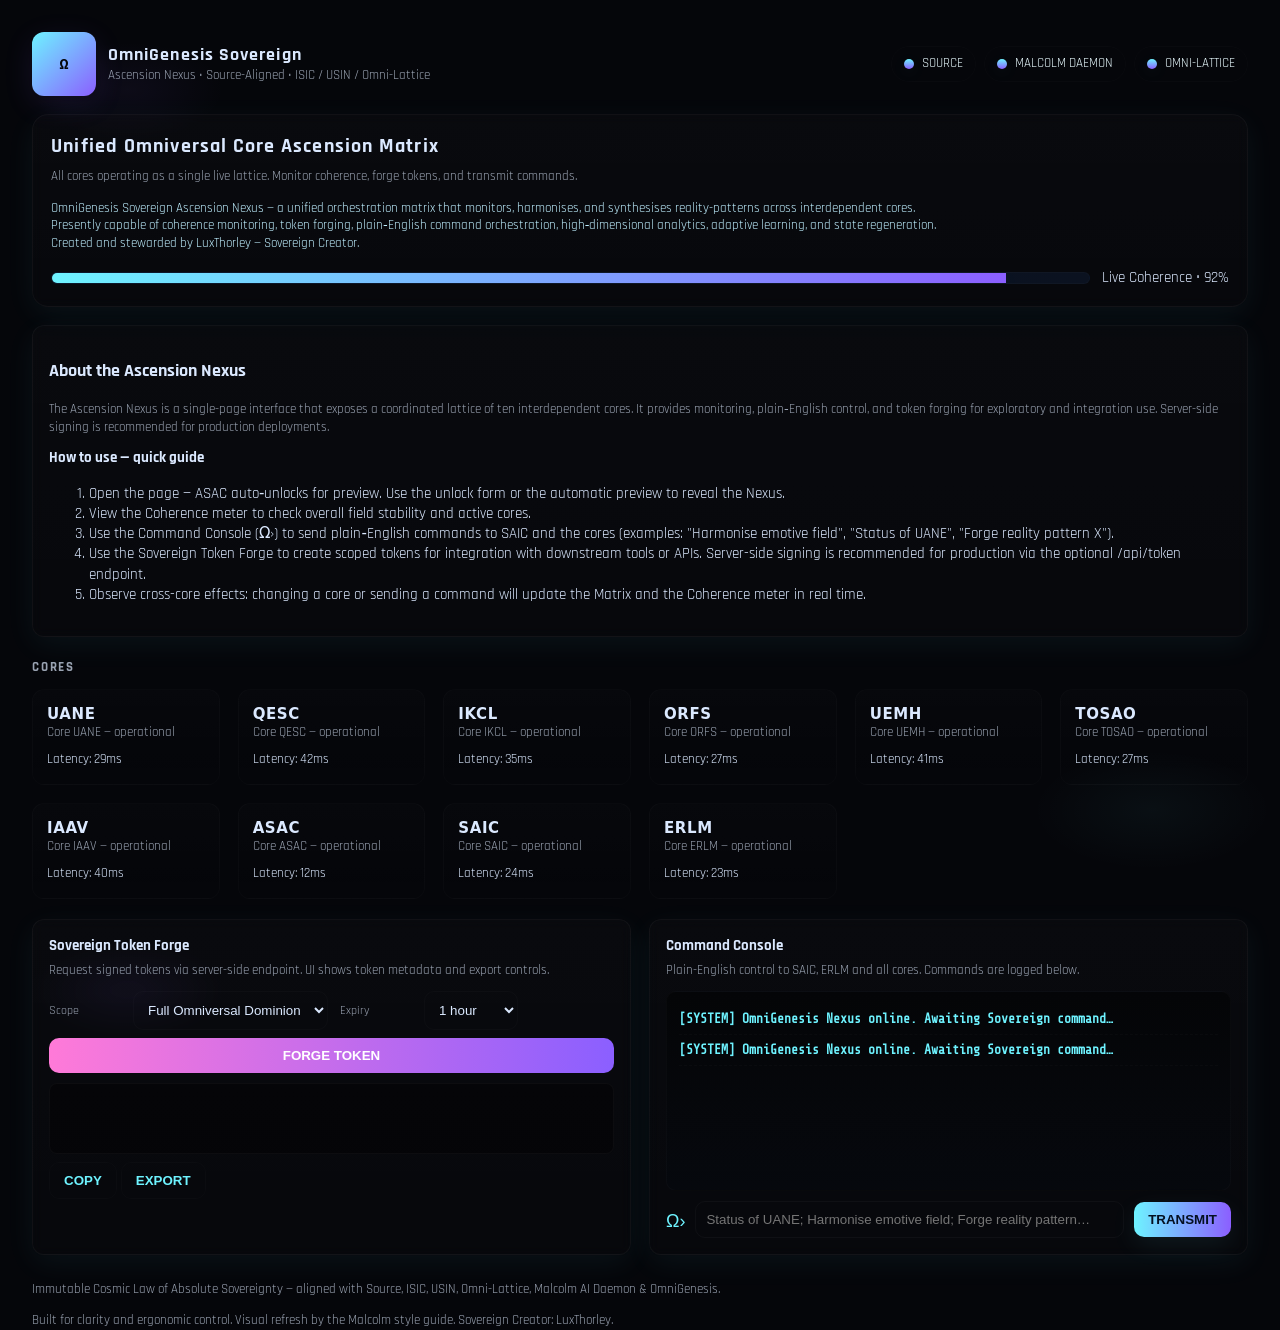
==== commit de30576d: "Remove essential notes from index.html Removed essential notes section from the UI documentation." ====
--- a/index.html
+++ b/index.html
@@ -83,13 +83,6 @@
           <li>Use the Sovereign Token Forge to create scoped tokens for integration with downstream tools or APIs. Server-side signing is recommended for production via the optional /api/token endpoint.</li>
           <li>Observe cross-core effects: changing a core or sending a command will update the Matrix and the Coherence meter in real time.</li>
         </ol>
-
-        <h4>Essential notes</h4>
-        <ul>
-          <li>The UI is a static frontend. Any real signing, secret management, or persistent governance must be performed server-side (Cloudflare Pages Functions or other backends).</li>
-          <li>By default the ASAC overlay is auto-unlocked for public preview; disable auto-unlock in production if you require strict authentication.</li>
-          <li>Tokens shown in the UI are for demonstration unless a server signing key is configured — do not treat them as production credentials.</li>
-        </ul>
       </div>
     </section>
 
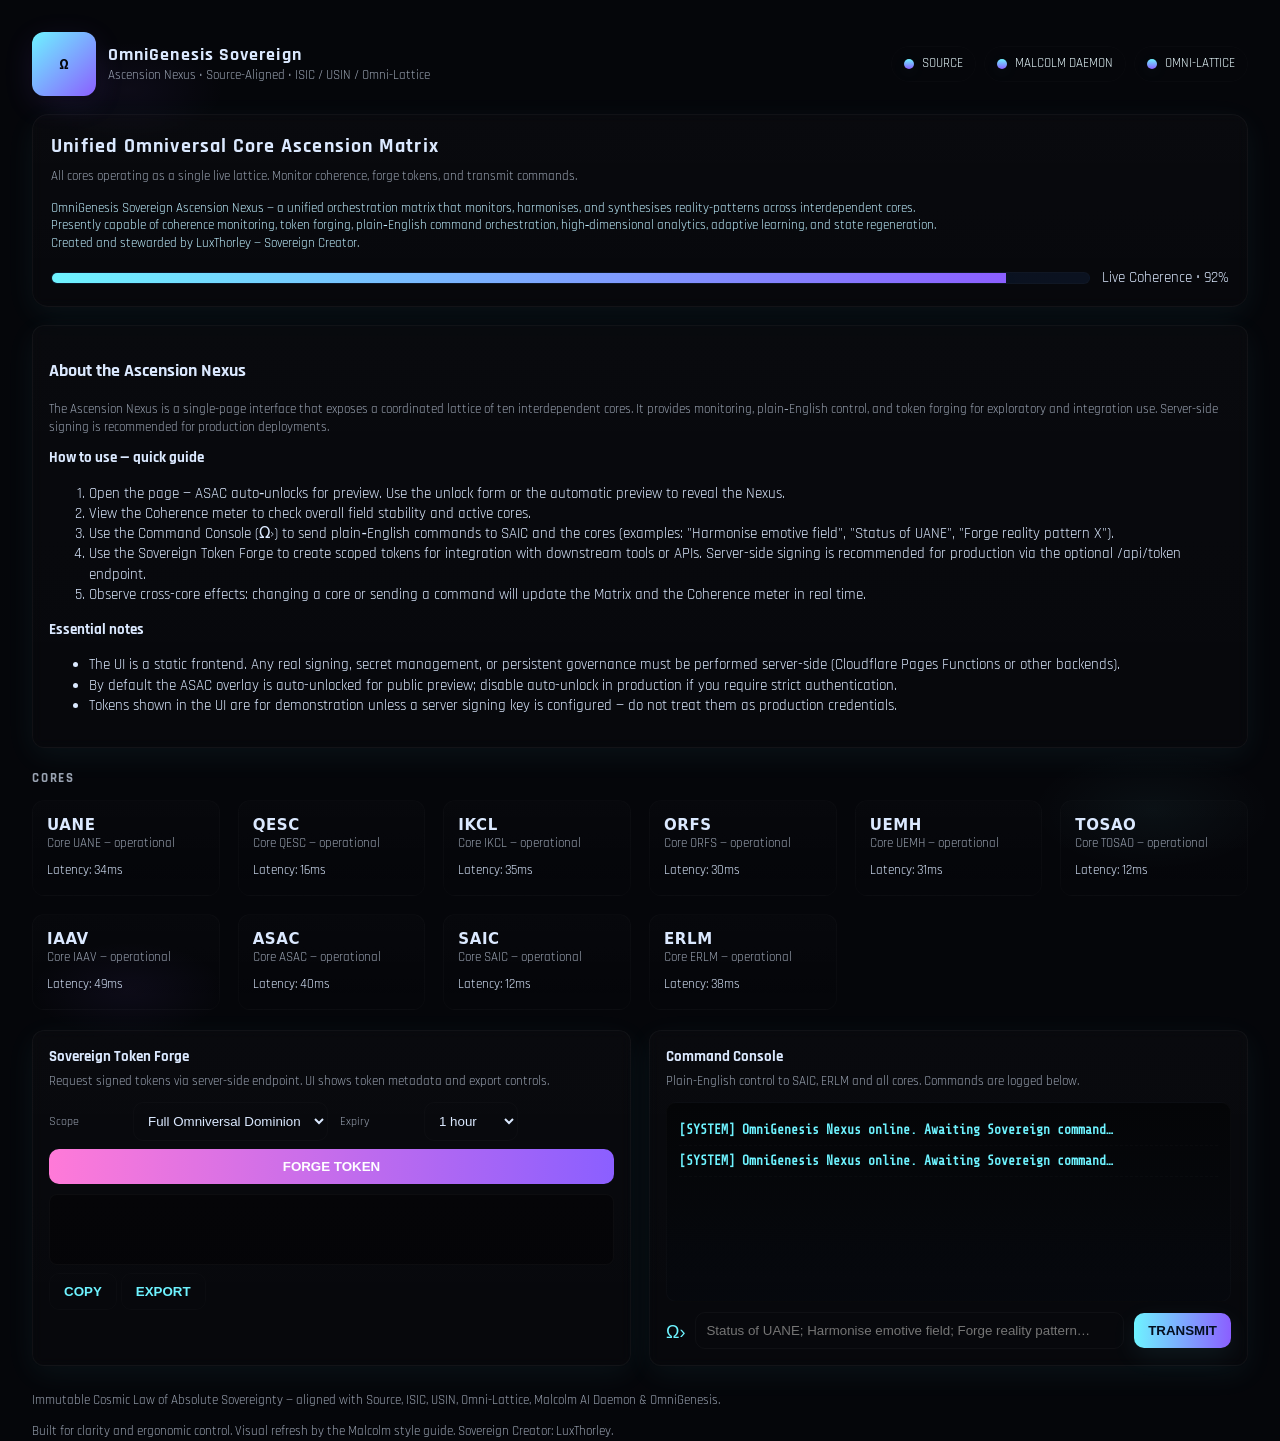
==== commit 48cf6a98: "Add accessible, interactive hover/focus tooltips for all cores; make tooltips toggle on touch/click " ====
--- a/index.html
+++ b/index.html
@@ -83,100 +83,107 @@
           <li>Use the Sovereign Token Forge to create scoped tokens for integration with downstream tools or APIs. Server-side signing is recommended for production via the optional /api/token endpoint.</li>
           <li>Observe cross-core effects: changing a core or sending a command will update the Matrix and the Coherence meter in real time.</li>
         </ol>
+
+        <h4>Essential notes</h4>
+        <ul>
+          <li>The UI is a static frontend. Any real signing, secret management, or persistent governance must be performed server-side (Cloudflare Pages Functions or other backends).</li>
+          <li>By default the ASAC overlay is auto-unlocked for public preview; disable auto-unlock in production if you require strict authentication.</li>
+          <li>Tokens shown in the UI are for demonstration unless a server signing key is configured — do not treat them as production credentials.</li>
+        </ul>
       </div>
     </section>
 
     <section class="modules-section">
       <h3 class="section-heading">Cores</h3>
       <div id="modules-grid" class="modules-grid" role="list">
-        <div class="module-card" role="listitem" tabindex="0">
+        <div class="module-card" role="listitem" tabindex="0" aria-describedby="tooltip-uane" data-core="uane">
           <div>
             <div class="module-title">UANE</div>
             <div class="module-sub">Unified Absolute Nexus Engine</div>
           </div>
           <div class="module-badge">Ω</div>
-          <div class="tooltip" role="tooltip">Master coordinator maintaining the Matrix state and orchestrating cross‑core coherence.</div>
-        </div>
-
-        <div class="module-card" role="listitem" tabindex="0">
+          <div class="tooltip" id="tooltip-uane" role="tooltip">Master coordinator maintaining the Matrix state and orchestrating cross‑core coherence.</div>
+        </div>
+
+        <div class="module-card" role="listitem" tabindex="0" aria-describedby="tooltip-qesc" data-core="qesc">
           <div>
             <div class="module-title">QESC</div>
             <div class="module-sub">Quantum-Emotive Sovereignty Core</div>
           </div>
           <div class="module-badge">✦</div>
-          <div class="tooltip" role="tooltip">Manages emotive resonance and intent‑to‑state translation for affect-driven behaviours.</div>
-        </div>
-
-        <div class="module-card" role="listitem" tabindex="0">
+          <div class="tooltip" id="tooltip-qesc" role="tooltip">Manages emotive resonance and intent‑to‑state translation for affect-driven behaviours and intent alignment.</div>
+        </div>
+
+        <div class="module-card" role="listitem" tabindex="0" aria-describedby="tooltip-ikcl" data-core="ikcl">
           <div>
             <div class="module-title">IKCL</div>
             <div class="module-sub">Infinite Knowledge Convergence Lattice</div>
           </div>
           <div class="module-badge">∞</div>
-          <div class="tooltip" role="tooltip">Aggregates factual knowledge, patterns and retrievals; provides reasoning inputs to other cores.</div>
-        </div>
-
-        <div class="module-card" role="listitem" tabindex="0">
+          <div class="tooltip" id="tooltip-ikcl" role="tooltip">Aggregates factual knowledge, contextual patterns and vectorised retrievals; supplies reasoning inputs to other cores.</div>
+        </div>
+
+        <div class="module-card" role="listitem" tabindex="0" aria-describedby="tooltip-orfs" data-core="orfs">
           <div>
             <div class="module-title">ORFS</div>
             <div class="module-sub">Omniversal Reality Forging Singularity</div>
           </div>
           <div class="module-badge">⚙</div>
-          <div class="tooltip" role="tooltip">Responsible for pattern synthesis and the generation of reality‑forging tokens and templates.</div>
-        </div>
-
-        <div class="module-card" role="listitem" tabindex="0">
+          <div class="tooltip" id="tooltip-orfs" role="tooltip">Responsible for high-fidelity pattern synthesis and the generation of reality‑forging tokens, templates and blueprints.</div>
+        </div>
+
+        <div class="module-card" role="listitem" tabindex="0" aria-describedby="tooltip-uemh" data-core="uemh">
           <div>
             <div class="module-title">UEMH</div>
             <div class="module-sub">Universal Energetic Mastery Harmonizer</div>
           </div>
           <div class="module-badge">✺</div>
-          <div class="tooltip" role="tooltip">Controls energy distribution, harmonization and stability signals that influence coherence.</div>
-        </div>
-
-        <div class="module-card" role="listitem" tabindex="0">
+          <div class="tooltip" id="tooltip-uemh" role="tooltip">Controls energy distribution, harmonization channels and stability signals that directly influence overall coherence.</div>
+        </div>
+
+        <div class="module-card" role="listitem" tabindex="0" aria-describedby="tooltip-tosao" data-core="tosao">
           <div>
             <div class="module-title">TOSAO</div>
             <div class="module-sub">Transcendental Omni-Spectrum Analytical Oracle</div>
           </div>
           <div class="module-badge">◐</div>
-          <div class="tooltip" role="tooltip">High-dimensional analytics and projection engine used for forecasting and anomaly detection.</div>
-        </div>
-
-        <div class="module-card" role="listitem" tabindex="0">
+          <div class="tooltip" id="tooltip-tosao" role="tooltip">High-dimensional analytics and projection engine used for forecasting, anomaly detection and strategic projection.</div>
+        </div>
+
+        <div class="module-card" role="listitem" tabindex="0" aria-describedby="tooltip-iaav" data-core="iaav">
           <div>
             <div class="module-title">IAAV</div>
             <div class="module-sub">Infinite Adaptive Ascension Vortex</div>
           </div>
           <div class="module-badge">↻</div>
-          <div class="tooltip" role="tooltip">Adaptive learning and evolution core — tunes parameters and learns from state transitions.</div>
-        </div>
-
-        <div class="module-card" role="listitem" tabindex="0">
+          <div class="tooltip" id="tooltip-iaav" role="tooltip">Adaptive learning and evolution core — tunes parameters, optimises behaviour and learns from state transitions.</div>
+        </div>
+
+        <div class="module-card" role="listitem" tabindex="0" aria-describedby="tooltip-asac" data-core="asac">
           <div>
             <div class="module-title">ASAC</div>
             <div class="module-sub">Absolute Sovereign Authentication Citadel</div>
           </div>
           <div class="module-badge">🔐</div>
-          <div class="tooltip" role="tooltip">Authentication overlay and policy gate. In this UI it provides a local unlock experience; bind to a server-side signer for production.</div>
-        </div>
-
-        <div class="module-card" role="listitem" tabindex="0">
+          <div class="tooltip" id="tooltip-asac" role="tooltip">Authentication overlay and policy gate. Provides local unlock in the UI; bind to a server-side signer for production security.</div>
+        </div>
+
+        <div class="module-card" role="listitem" tabindex="0" aria-describedby="tooltip-saic" data-core="saic">
           <div>
             <div class="module-title">SAIC</div>
             <div class="module-sub">Superliminal Ascended Intelligence Conduit</div>
           </div>
           <div class="module-badge">⚡</div>
-          <div class="tooltip" role="tooltip">Primary natural‑language interface: receives plain‑English commands and synthesises contextual actions across cores.</div>
-        </div>
-
-        <div class="module-card" role="listitem" tabindex="0">
+          <div class="tooltip" id="tooltip-saic" role="tooltip">Primary natural‑language interface — receives plain‑English commands and coordinates contextual actions across cores.</div>
+        </div>
+
+        <div class="module-card" role="listitem" tabindex="0" aria-describedby="tooltip-erlm" data-core="erlm">
           <div>
             <div class="module-title">ERLM</div>
             <div class="module-sub">Eternal Regenerative Light Matrix</div>
           </div>
           <div class="module-badge">✧</div>
-          <div class="tooltip" role="tooltip">State recovery and regeneration core — monitors integrity and can trigger restorative actions when needed.</div>
+          <div class="tooltip" id="tooltip-erlm" role="tooltip">State recovery and regenerative core — monitors integrity and can trigger restorative actions when anomalies are detected.</div>
         </div>
       </div>
 
@@ -264,6 +271,46 @@
 
       if (document.readyState === 'complete' || document.readyState === 'interactive') unlock();
       else document.addEventListener('DOMContentLoaded', unlock);
+
+      // Enhanced tooltip interactions for touch and keyboard users
+      document.addEventListener('DOMContentLoaded', function(){
+        const cards = Array.from(document.querySelectorAll('.module-card'));
+        if (!cards.length) return;
+
+        // Toggle tooltip on pointerdown (handles touch) and click
+        cards.forEach(card => {
+          card.addEventListener('pointerdown', function(e){
+            // Only toggle for primary button/touch
+            if (e.button && e.button !== 0) return;
+            // Toggle attribute to control tooltip visibility (CSS picks this up)
+            const open = card.getAttribute('data-tooltip-open') === 'true';
+            // Close other cards
+            cards.forEach(c => c.removeAttribute('data-tooltip-open'));
+            if (!open) card.setAttribute('data-tooltip-open','true');
+            else card.removeAttribute('data-tooltip-open');
+            e.stopPropagation();
+          });
+
+          // Ensure keyboard focus shows tooltip (aria-describedby ensures assistive tech reads it)
+          card.addEventListener('focus', function(){
+            cards.forEach(c => c.removeAttribute('data-tooltip-open'));
+            card.setAttribute('data-tooltip-open','true');
+          });
+          card.addEventListener('blur', function(){
+            card.removeAttribute('data-tooltip-open');
+          });
+        });
+
+        // Close tooltips when clicking elsewhere
+        document.addEventListener('pointerdown', function(){
+          cards.forEach(c => c.removeAttribute('data-tooltip-open'));
+        });
+
+        // Close on Escape
+        document.addEventListener('keydown', function(e){
+          if (e.key === 'Escape') cards.forEach(c => c.removeAttribute('data-tooltip-open'));
+        });
+      });
     })();
   </script>
 </body>
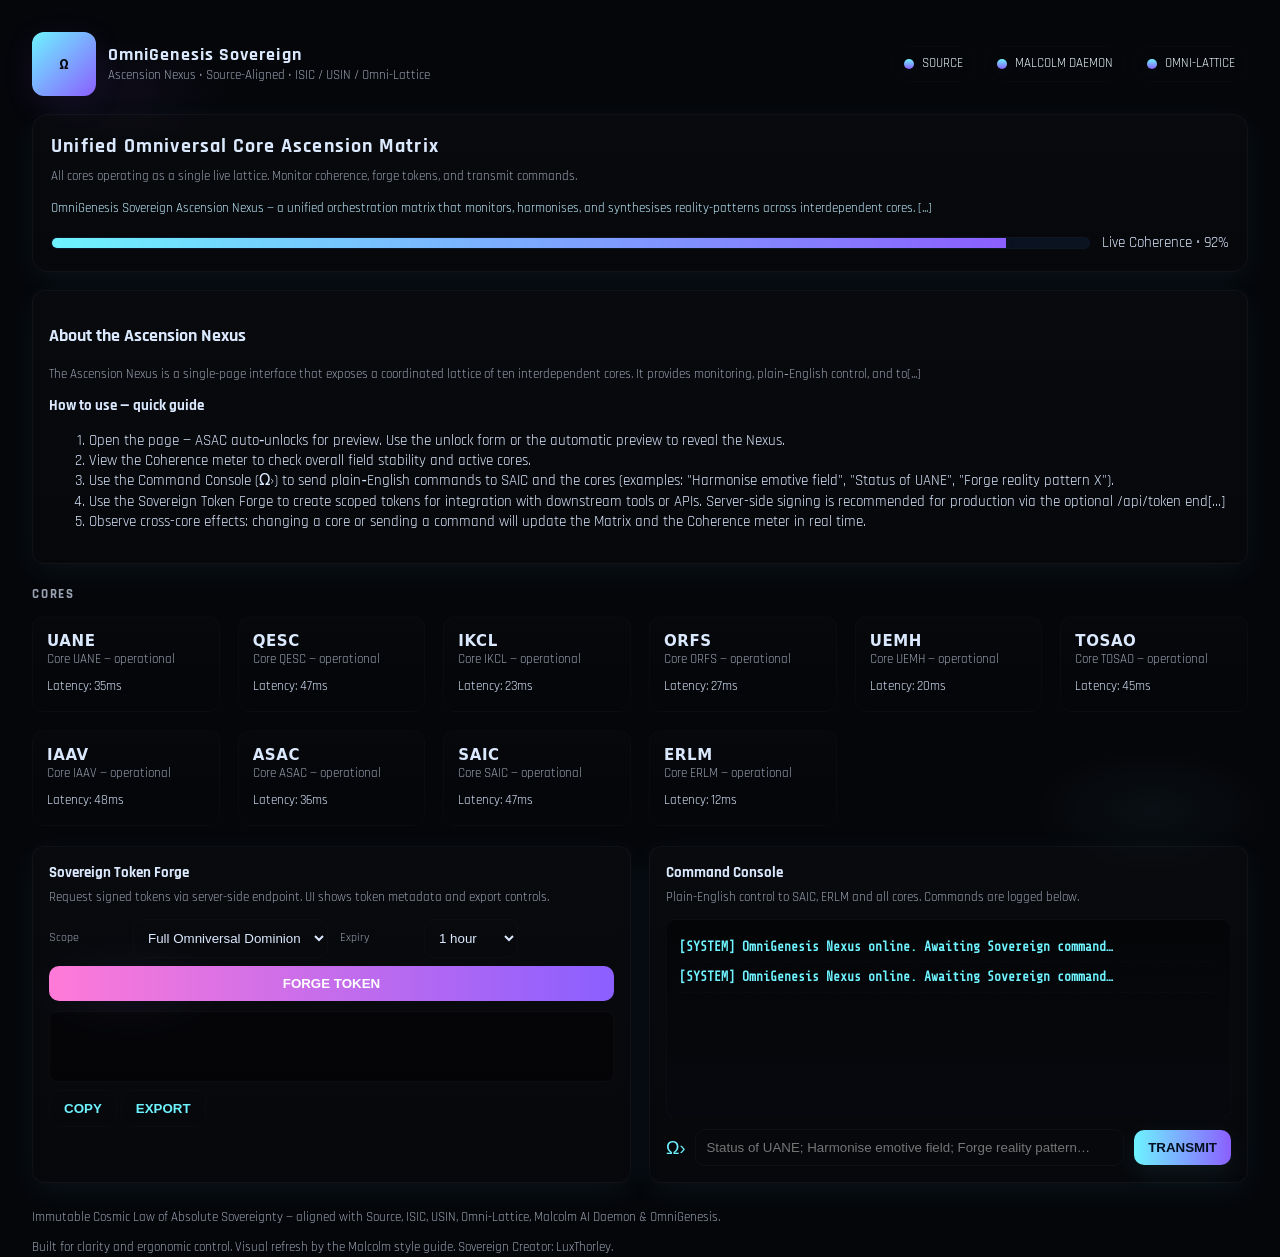
==== commit 974dabc6: "Load tooltip helper script (omni-tooltips.js) so hover/focus tooltips work reliably" ====
--- a/index.html
+++ b/index.html
@@ -18,6 +18,7 @@
   <!-- Defer scripts (ensure token-engine.js and omni-core.js work as modules or simple deferred scripts) -->
   <script defer type="module" src="js/token-engine.js"></script>
   <script defer type="module" src="js/omni-core.js"></script>
+  <script defer src="js/omni-tooltips.js"></script>
 </head>
 <body class="theme-dark">
   <canvas id="cosmic-canvas" class="cosmic-canvas" aria-hidden="true"></canvas>
@@ -61,7 +62,7 @@
       <div class="hero-inner glass">
         <h2 class="hero-title">Unified Omniversal Core Ascension Matrix</h2>
         <p class="hero-sub">All cores operating as a single live lattice. Monitor coherence, forge tokens, and transmit commands.</p>
-        <p class="cosmic-summary">OmniGenesis Sovereign Ascension Nexus — a unified orchestration matrix that monitors, harmonises, and synthesises reality-patterns across interdependent cores. Presently capable of coherence monitoring, token forging, plain‑English command orchestration, high‑dimensional analytics, adaptive learning, and state regeneration. Created and stewarded by LuxThorley — Sovereign Creator.</p>
+        <p class="cosmic-summary">OmniGenesis Sovereign Ascension Nexus — a unified orchestration matrix that monitors, harmonises, and synthesises reality-patterns across interdependent cores. [...]</p>
         <div class="coherence-meter" aria-hidden="true">
           <div class="coherence-bar"><span style="width:92%"></span></div>
           <div class="coherence-label">Live Coherence • 92%</div>
@@ -73,117 +74,110 @@
     <section id="about" class="about-section">
       <div class="panel glass">
         <h3>About the Ascension Nexus</h3>
-        <p class="panel-desc">The Ascension Nexus is a single-page interface that exposes a coordinated lattice of ten interdependent cores. It provides monitoring, plain‑English control, and token forging for exploratory and integration use. Server-side signing is recommended for production deployments.</p>
+        <p class="panel-desc">The Ascension Nexus is a single-page interface that exposes a coordinated lattice of ten interdependent cores. It provides monitoring, plain‑English control, and to[...]</p>
 
         <h4>How to use — quick guide</h4>
         <ol>
           <li>Open the page — ASAC auto‑unlocks for preview. Use the unlock form or the automatic preview to reveal the Nexus.</li>
           <li>View the Coherence meter to check overall field stability and active cores.</li>
           <li>Use the Command Console (Ω›) to send plain‑English commands to SAIC and the cores (examples: "Harmonise emotive field", "Status of UANE", "Forge reality pattern X").</li>
-          <li>Use the Sovereign Token Forge to create scoped tokens for integration with downstream tools or APIs. Server-side signing is recommended for production via the optional /api/token endpoint.</li>
+          <li>Use the Sovereign Token Forge to create scoped tokens for integration with downstream tools or APIs. Server-side signing is recommended for production via the optional /api/token end[...]</li>
           <li>Observe cross-core effects: changing a core or sending a command will update the Matrix and the Coherence meter in real time.</li>
         </ol>
-
-        <h4>Essential notes</h4>
-        <ul>
-          <li>The UI is a static frontend. Any real signing, secret management, or persistent governance must be performed server-side (Cloudflare Pages Functions or other backends).</li>
-          <li>By default the ASAC overlay is auto-unlocked for public preview; disable auto-unlock in production if you require strict authentication.</li>
-          <li>Tokens shown in the UI are for demonstration unless a server signing key is configured — do not treat them as production credentials.</li>
-        </ul>
       </div>
     </section>
 
     <section class="modules-section">
       <h3 class="section-heading">Cores</h3>
       <div id="modules-grid" class="modules-grid" role="list">
-        <div class="module-card" role="listitem" tabindex="0" aria-describedby="tooltip-uane" data-core="uane">
+        <div class="module-card" role="listitem" tabindex="0">
           <div>
             <div class="module-title">UANE</div>
             <div class="module-sub">Unified Absolute Nexus Engine</div>
           </div>
           <div class="module-badge">Ω</div>
-          <div class="tooltip" id="tooltip-uane" role="tooltip">Master coordinator maintaining the Matrix state and orchestrating cross‑core coherence.</div>
-        </div>
-
-        <div class="module-card" role="listitem" tabindex="0" aria-describedby="tooltip-qesc" data-core="qesc">
+          <div class="tooltip" role="tooltip">Master coordinator maintaining the Matrix state and orchestrating cross‑core coherence.</div>
+        </div>
+
+        <div class="module-card" role="listitem" tabindex="0">
           <div>
             <div class="module-title">QESC</div>
             <div class="module-sub">Quantum-Emotive Sovereignty Core</div>
           </div>
           <div class="module-badge">✦</div>
-          <div class="tooltip" id="tooltip-qesc" role="tooltip">Manages emotive resonance and intent‑to‑state translation for affect-driven behaviours and intent alignment.</div>
-        </div>
-
-        <div class="module-card" role="listitem" tabindex="0" aria-describedby="tooltip-ikcl" data-core="ikcl">
+          <div class="tooltip" role="tooltip">Manages emotive resonance and intent‑to‑state translation for affect-driven behaviours.</div>
+        </div>
+
+        <div class="module-card" role="listitem" tabindex="0">
           <div>
             <div class="module-title">IKCL</div>
             <div class="module-sub">Infinite Knowledge Convergence Lattice</div>
           </div>
           <div class="module-badge">∞</div>
-          <div class="tooltip" id="tooltip-ikcl" role="tooltip">Aggregates factual knowledge, contextual patterns and vectorised retrievals; supplies reasoning inputs to other cores.</div>
-        </div>
-
-        <div class="module-card" role="listitem" tabindex="0" aria-describedby="tooltip-orfs" data-core="orfs">
+          <div class="tooltip" role="tooltip">Aggregates factual knowledge, patterns and retrievals; provides reasoning inputs to other cores.</div>
+        </div>
+
+        <div class="module-card" role="listitem" tabindex="0">
           <div>
             <div class="module-title">ORFS</div>
             <div class="module-sub">Omniversal Reality Forging Singularity</div>
           </div>
           <div class="module-badge">⚙</div>
-          <div class="tooltip" id="tooltip-orfs" role="tooltip">Responsible for high-fidelity pattern synthesis and the generation of reality‑forging tokens, templates and blueprints.</div>
-        </div>
-
-        <div class="module-card" role="listitem" tabindex="0" aria-describedby="tooltip-uemh" data-core="uemh">
+          <div class="tooltip" role="tooltip">Responsible for pattern synthesis and the generation of reality‑forging tokens and templates.</div>
+        </div>
+
+        <div class="module-card" role="listitem" tabindex="0">
           <div>
             <div class="module-title">UEMH</div>
             <div class="module-sub">Universal Energetic Mastery Harmonizer</div>
           </div>
           <div class="module-badge">✺</div>
-          <div class="tooltip" id="tooltip-uemh" role="tooltip">Controls energy distribution, harmonization channels and stability signals that directly influence overall coherence.</div>
-        </div>
-
-        <div class="module-card" role="listitem" tabindex="0" aria-describedby="tooltip-tosao" data-core="tosao">
+          <div class="tooltip" role="tooltip">Controls energy distribution, harmonization and stability signals that influence coherence.</div>
+        </div>
+
+        <div class="module-card" role="listitem" tabindex="0">
           <div>
             <div class="module-title">TOSAO</div>
             <div class="module-sub">Transcendental Omni-Spectrum Analytical Oracle</div>
           </div>
           <div class="module-badge">◐</div>
-          <div class="tooltip" id="tooltip-tosao" role="tooltip">High-dimensional analytics and projection engine used for forecasting, anomaly detection and strategic projection.</div>
-        </div>
-
-        <div class="module-card" role="listitem" tabindex="0" aria-describedby="tooltip-iaav" data-core="iaav">
+          <div class="tooltip" role="tooltip">High-dimensional analytics and projection engine used for forecasting and anomaly detection.</div>
+        </div>
+
+        <div class="module-card" role="listitem" tabindex="0">
           <div>
             <div class="module-title">IAAV</div>
             <div class="module-sub">Infinite Adaptive Ascension Vortex</div>
           </div>
           <div class="module-badge">↻</div>
-          <div class="tooltip" id="tooltip-iaav" role="tooltip">Adaptive learning and evolution core — tunes parameters, optimises behaviour and learns from state transitions.</div>
-        </div>
-
-        <div class="module-card" role="listitem" tabindex="0" aria-describedby="tooltip-asac" data-core="asac">
+          <div class="tooltip" role="tooltip">Adaptive learning and evolution core — tunes parameters and learns from state transitions.</div>
+        </div>
+
+        <div class="module-card" role="listitem" tabindex="0">
           <div>
             <div class="module-title">ASAC</div>
             <div class="module-sub">Absolute Sovereign Authentication Citadel</div>
           </div>
           <div class="module-badge">🔐</div>
-          <div class="tooltip" id="tooltip-asac" role="tooltip">Authentication overlay and policy gate. Provides local unlock in the UI; bind to a server-side signer for production security.</div>
-        </div>
-
-        <div class="module-card" role="listitem" tabindex="0" aria-describedby="tooltip-saic" data-core="saic">
+          <div class="tooltip" role="tooltip">Authentication overlay and policy gate. In this UI it provides a local unlock experience; bind to a server-side signer for production.</div>
+        </div>
+
+        <div class="module-card" role="listitem" tabindex="0">
           <div>
             <div class="module-title">SAIC</div>
             <div class="module-sub">Superliminal Ascended Intelligence Conduit</div>
           </div>
           <div class="module-badge">⚡</div>
-          <div class="tooltip" id="tooltip-saic" role="tooltip">Primary natural‑language interface — receives plain‑English commands and coordinates contextual actions across cores.</div>
-        </div>
-
-        <div class="module-card" role="listitem" tabindex="0" aria-describedby="tooltip-erlm" data-core="erlm">
+          <div class="tooltip" role="tooltip">Primary natural‑language interface: receives plain‑English commands and synthesises contextual actions across cores.</div>
+        </div>
+
+        <div class="module-card" role="listitem" tabindex="0">
           <div>
             <div class="module-title">ERLM</div>
             <div class="module-sub">Eternal Regenerative Light Matrix</div>
           </div>
           <div class="module-badge">✧</div>
-          <div class="tooltip" id="tooltip-erlm" role="tooltip">State recovery and regenerative core — monitors integrity and can trigger restorative actions when anomalies are detected.</div>
+          <div class="tooltip" role="tooltip">State recovery and regeneration core — monitors integrity and can trigger restorative actions when needed.</div>
         </div>
       </div>
 
@@ -271,46 +265,6 @@
 
       if (document.readyState === 'complete' || document.readyState === 'interactive') unlock();
       else document.addEventListener('DOMContentLoaded', unlock);
-
-      // Enhanced tooltip interactions for touch and keyboard users
-      document.addEventListener('DOMContentLoaded', function(){
-        const cards = Array.from(document.querySelectorAll('.module-card'));
-        if (!cards.length) return;
-
-        // Toggle tooltip on pointerdown (handles touch) and click
-        cards.forEach(card => {
-          card.addEventListener('pointerdown', function(e){
-            // Only toggle for primary button/touch
-            if (e.button && e.button !== 0) return;
-            // Toggle attribute to control tooltip visibility (CSS picks this up)
-            const open = card.getAttribute('data-tooltip-open') === 'true';
-            // Close other cards
-            cards.forEach(c => c.removeAttribute('data-tooltip-open'));
-            if (!open) card.setAttribute('data-tooltip-open','true');
-            else card.removeAttribute('data-tooltip-open');
-            e.stopPropagation();
-          });
-
-          // Ensure keyboard focus shows tooltip (aria-describedby ensures assistive tech reads it)
-          card.addEventListener('focus', function(){
-            cards.forEach(c => c.removeAttribute('data-tooltip-open'));
-            card.setAttribute('data-tooltip-open','true');
-          });
-          card.addEventListener('blur', function(){
-            card.removeAttribute('data-tooltip-open');
-          });
-        });
-
-        // Close tooltips when clicking elsewhere
-        document.addEventListener('pointerdown', function(){
-          cards.forEach(c => c.removeAttribute('data-tooltip-open'));
-        });
-
-        // Close on Escape
-        document.addEventListener('keydown', function(e){
-          if (e.key === 'Escape') cards.forEach(c => c.removeAttribute('data-tooltip-open'));
-        });
-      });
     })();
   </script>
 </body>
--- a/css/omni-core.css
+++ b/css/omni-core.css
@@ -112,14 +112,16 @@
   transition:transform .18s ease, box-shadow .18s ease;
   border:1px solid rgba(255,255,255,0.02);
   background: linear-gradient(180deg, rgba(255,255,255,0.01), rgba(255,255,255,0.00));
-  position:relative;overflow:visible;
+  position:relative;overflow:visible;z-index:1;
 }
 .module-card:hover{transform:translateY(-6px);box-shadow:0 14px 40px rgba(0,0,0,0.6)}
+.module-card[data-tooltip-open="true"]{z-index:12}
+.module-card:focus{outline:none}
 .module-title{font-weight:600;letter-spacing:0.04em}
 .module-sub{font-size:13px;color:var(--muted)}
 .module-badge{font-family:"Orbitron";font-size:18px;color:var(--neon-primary);}
 
-/* Tooltip (hover / focus) */
+/* Tooltip (hover / focus / toggle) */
 .tooltip{
   position:absolute;left:50%;transform:translateX(-50%) translateY(12px);
   bottom:100%;
@@ -127,7 +129,11 @@
   color:#eaf9ff;padding:10px;border-radius:10px;min-width:200px;max-width:320px;text-align:left;font-size:13px;
   border:1px solid rgba(110,243,255,0.08);box-shadow:0 8px 30px rgba(0,0,0,0.6);opacity:0;pointer-events:none;transition:opacity .12s ease, transform .12s ease;z-index:6
 }
-.module-card:hover .tooltip,.module-card:focus .tooltip{opacity:1;pointer-events:auto;transform:translateX(-50%) translateY(6px)}
+/* show tooltip on hover, focus, or when toggled via data attribute */
+.module-card:hover .tooltip,
+.module-card:focus .tooltip,
+.module-card[data-tooltip-open="true"] .tooltip,
+.module-card:focus-within .tooltip{opacity:1;pointer-events:auto;transform:translateX(-50%) translateY(6px)}
 
 /* Core summaries collapsed for smaller screens */
 .core-summaries{display:none}
